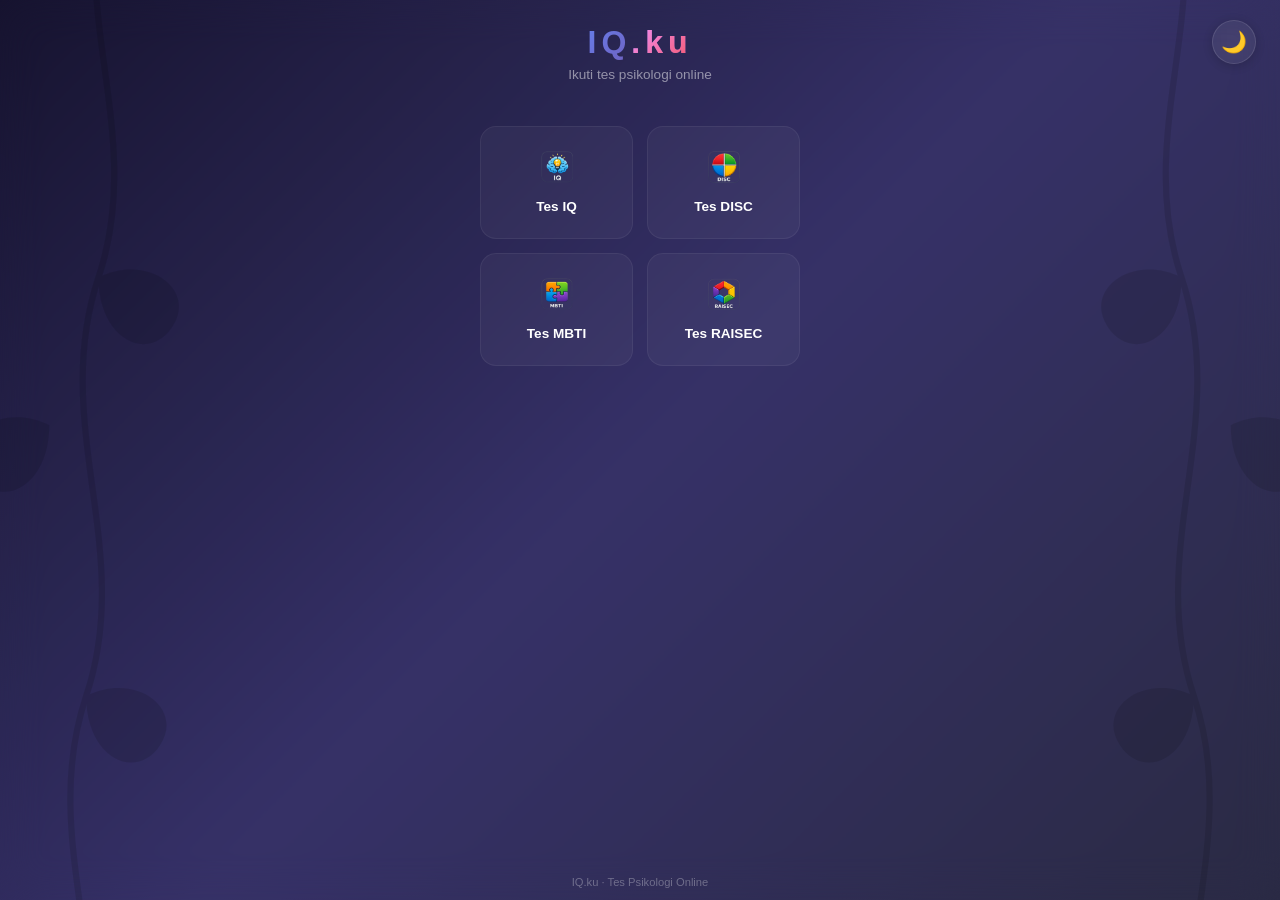
==== share.html @ 0b377575 "Add files via upload" ====
<!DOCTYPE html>
<html lang="id">
<head>
    <meta charset="UTF-8">
    <meta name="viewport" content="width=device-width, initial-scale=1.0, maximum-scale=1.0, user-scalable=no">
    <title>IQ.ku - Tes Online</title>
    <link rel="stylesheet" href="style.css">
    <style>
        #shareHome { display: flex; flex-direction: column; align-items: center; justify-content: center; min-height: 100%; padding: 24px; text-align: center; }
        #shareHome h1 { font-size: 1.6rem; margin-bottom: 6px; }
        #shareHome p { color: var(--text-muted); font-size: 0.85rem; margin-bottom: 28px; }
        #shareHome .menu-grid { display: grid; grid-template-columns: 1fr 1fr; gap: 14px; width: 100%; max-width: 320px; }
        #shareHome .menu-item { background: var(--card-bg2); border-radius: 16px; padding: 24px 12px; text-align: center; cursor: pointer; border: 1px solid var(--border-color3); transition: all 0.3s ease; }
        #shareHome .menu-item:hover { background: var(--card-bg-hover); transform: translateY(-2px); }
        #shareHome .menu-item .icon { font-size: 2rem; margin-bottom: 8px; }
        #shareHome .menu-item .label { font-size: 0.85rem; font-weight: 600; }
        .share-credit { position: fixed; bottom: 12px; font-size: 0.7rem; color: var(--text-dim); text-align: center; width: 100%; }
        #shareTest { display: none; }
        #shareResult { display: none; }
        .share-header { display: flex; align-items: center; gap: 10px; padding: 12px 16px; border-bottom: 1px solid var(--border-color3); }
        .share-header .back { background: none; border: none; color: var(--text-muted4); font-size: 1.2rem; cursor: pointer; padding: 4px 8px; }
        .share-header .back:hover { color: var(--text-color); }
        .share-header .title { font-weight: 600; font-size: 0.9rem; }
        .share-header .timer { margin-left: auto; font-size: 0.82rem; color: var(--text-muted); }
        #shareTestContent { padding: 16px; overflow-y: auto; flex: 1; }
        #shareProgress { display: flex; justify-content: space-between; padding: 12px 16px; font-size: 0.78rem; color: var(--text-muted2); border-top: 1px solid var(--border-color3); margin-top: auto; }
        #shareProgress .bar { flex: 1; height: 4px; background: var(--border-color); border-radius: 2px; margin: 0 12px; align-self: center; }
        #shareProgress .bar .fill { height: 100%; background: linear-gradient(90deg,#667eea,#764ba2); border-radius: 2px; transition: width 0.3s; }
        #shareResultContent { padding: 16px; overflow-y: auto; flex: 1; }
        .share-container { display: flex; flex-direction: column; height: 100%; }
    </style>
</head>
<body>
    <div id="app" style="max-width:100%;">
        <!-- Theme Toggle -->
        <button class="theme-toggle-btn" id="shareThemeToggle" onclick="shareToggleTheme()" title="Ganti tema">🌙</button>

        <!-- Home -->
        <div id="shareHome">
            <div class="logo" style="font-size:2rem;margin-bottom:6px;">IQ<span>.ku</span></div>
            <p>Ikuti tes psikologi online</p>
            <div class="menu-grid">
                <div class="menu-item" onclick="shareStartTest('iq')">
                    <div class="icon"><img src="IQ.png" alt="IQ" style="width:32px;height:32px;object-fit:contain;"></div>
                    <div class="label">Tes IQ</div>
                </div>
                <div class="menu-item" onclick="shareStartTest('disc')">
                    <div class="icon"><img src="DISC.png" alt="DISC" style="width:32px;height:32px;object-fit:contain;"></div>
                    <div class="label">Tes DISC</div>
                </div>
                <div class="menu-item" onclick="shareStartTest('mbti')">
                    <div class="icon"><img src="MBTI.png" alt="MBTI" style="width:32px;height:32px;object-fit:contain;"></div>
                    <div class="label">Tes MBTI</div>
                </div>
                <div class="menu-item" onclick="shareStartTest('raisec')">
                    <div class="icon"><img src="RAISEC.png" alt="RAISEC" style="width:32px;height:32px;object-fit:contain;"></div>
                    <div class="label">Tes RAISEC</div>
                </div>
            </div>
            <div class="share-credit">IQ.ku &middot; Tes Psikologi Online</div>
        </div>

        <!-- Test -->
        <div id="shareTest" class="share-container">
            <div class="share-header">
                <button class="back" onclick="shareConfirmBack()">&#8592;</button>
                <span class="title" id="shareTestTitle">Tes IQ</span>
                <span class="timer" id="shareTimer"></span>
            </div>
            <div id="shareTestContent"></div>
            <div id="shareProgress">
                <span id="shareProgressText">1/25</span>
                <div class="bar"><div class="fill" id="shareProgressFill" style="width:4%"></div></div>
                <span id="shareTimerDisplay">30:00</span>
            </div>
        </div>

        <!-- Result -->
        <div id="shareResult" class="share-container">
            <div class="share-header">
                <button class="back" onclick="shareGoHome()">&#8592;</button>
                <span class="title">Hasil Tes</span>
                <span></span>
            </div>
            <div id="shareResultContent"></div>
        </div>
    </div>

    <script>
        // ============================================================
        // SHARE MODE - DATA SOAL (copy from script.js)
        // ============================================================

        const IQ_QUESTIONS = [
            { question: '2, 4, 6, 8, 10, ?', options: ['11', '12', '13', '14'], answer: 1 },
            { question: '1, 1, 2, 3, 5, 8, 13, ?', options: ['18', '20', '21', '22'], answer: 2 },
            { question: 'Mana yang tidak termasuk?\\nApel, Pisang, Wortel, Jeruk', options: ['Apel', 'Pisang', 'Wortel', 'Jeruk'], answer: 2 },
            { question: '3, 6, 12, 24, 48, ?', options: ['72', '84', '96', '108'], answer: 2 },
            { question: 'KAKI : SEPATU :: KEPALA : ?', options: ['TOPI', 'RAMBUT', 'MATA', 'LEHER'], answer: 0 },
            { question: 'Jika hari ini adalah Rabu, maka 100 hari lagi adalah hari?', options: ['Senin', 'Selasa', 'Kamis', 'Jumat'], answer: 3 },
            { question: 'Mana kata yang berbeda?', options: ['Merah', 'Biru', 'Bulat', 'Hijau'], answer: 2 },
            { question: '1/2, 2/3, 3/4, 4/5, ?', options: ['5/6', '6/7', '4/6', '5/7'], answer: 0 },
            { question: 'Jika A=1, B=2, C=3, maka IQ = ?', options: ['26', '27', '28', '29'], answer: 0 },
            { question: '81, 27, 9, 3, ?', options: ['0', '1', '2', '4'], answer: 1 },
            { question: '25, 24, 22, 19, 15, ?', options: ['10', '11', '12', '13'], answer: 0 },
            { question: 'Semua kucing adalah hewan. Semua hewan butuh makan. Maka:', options: ['Semua kucing butuh makan', 'Semua yang butuh makan adalah kucing', 'Kucing tidak butuh makan', 'Tidak dapat disimpulkan'], answer: 0 },
            { question: 'Matahari terbit di sebelah?', options: ['Utara', 'Selatan', 'Timur', 'Barat'], answer: 2 },
            { question: 'Jika 10 pekerja bisa menyelesaikan pekerjaan dalam 5 hari, berapa pekerja yang dibutuhkan untuk menyelesaikan dalam 2 hari?', options: ['20', '25', '30', '35'], answer: 1 },
            { question: '1, 4, 9, 16, 25, ?', options: ['30', '33', '35', '36'], answer: 3 },
            { question: 'Seorang ayah memiliki 3 anak. Setiap anak memiliki 2 saudara laki-laki. Berapa jumlah anak laki-laki?', options: ['2', '3', '4', '5'], answer: 1 },
            { question: '1, 2, 4, 8, 16, 32, ?', options: ['48', '56', '64', '72'], answer: 2 },
            { question: 'Berapa banyak sisi yang dimiliki kubus?', options: ['4', '6', '8', '12'], answer: 1 },
            { question: 'Jika 5 + 3 = 28, 9 + 1 = 810, 8 + 6 = 214, 5 + 4 = 19, maka 7 + 3 = ?', options: ['410', '211', '310', '49'], answer: 0 },
            { question: 'Mana yang tidak termasuk?\\nSegitiga, Persegi, Lingkaran, Tabung', options: ['Segitiga', 'Persegi', 'Lingkaran', 'Tabung'], answer: 3 },
            { question: 'Jika Utara = Selatan, dan Timur = Barat, maka Tenggara = ?', options: ['Utara', 'Barat Laut', 'Timur Laut', 'Barat Daya'], answer: 1 },
            { question: 'Sebuah jam menunjukkan pukul 15:15. Berapa sudut antara jarum jam dan menit?', options: ['0°', '7,5°', '15°', '30°'], answer: 1 },
            { question: '2, 3, 5, 7, 11, ?', options: ['12', '13', '14', '15'], answer: 1 },
            { question: 'Nenek memiliki 5 kue. Ia membaginya kepada 5 cucu sehingga setiap cucu mendapat 1 kue, tetapi masih ada 1 kue di piring. Bagaimana?', options: ['Cucu terakhir mendapat kue dengan piringnya', 'Satu cucu tidak suka kue', 'Nenek juga makan', 'Tidak mungkin'], answer: 0 },
            { question: 'Jika A=1, B=2, C=3, maka D+E+F = ?', options: ['12', '13', '14', '15'], answer: 3 }
        ];

        const DISC_QUESTIONS = [
            { situation: 'Dalam sebuah tim, saya cenderung:', options: [{ label: 'D', text: 'Mengambil kendali dan memimpin' }, { label: 'I', text: 'Menciptakan suasana yang menyenangkan' }, { label: 'S', text: 'Mendukung keputusan bersama' }, { label: 'C', text: 'Menganalisis setiap detail dengan teliti' }]},
            { situation: 'Ketika menghadapi masalah, saya:', options: [{ label: 'D', text: 'Langsung bertindak mencari solusi' }, { label: 'I', text: 'Mendiskusikannya dengan orang lain' }, { label: 'S', text: 'Mencari pendekatan yang sudah terbukti' }, { label: 'C', text: 'Mengumpulkan data dan informasi terlebih dahulu' }]},
            { situation: 'Dalam bekerja, saya lebih suka:', options: [{ label: 'D', text: 'Tantangan dan kompetisi' }, { label: 'I', text: 'Kolaborasi dan interaksi' }, { label: 'S', text: 'Lingkungan yang stabil dan harmonis' }, { label: 'C', text: 'Prosedur dan aturan yang jelas' }]},
            { situation: 'Orang lain menggambarkan saya sebagai:', options: [{ label: 'D', text: 'Tegas dan berorientasi hasil' }, { label: 'I', text: 'Antusias dan persuasif' }, { label: 'S', text: 'Sabar dan dapat diandalkan' }, { label: 'C', text: 'Teliti dan akurat' }]},
            { situation: 'Ketika berkomunikasi, saya cenderung:', options: [{ label: 'D', text: 'Langsung ke inti pembicaraan' }, { label: 'I', text: 'Bercerita dengan penuh semangat' }, { label: 'S', text: 'Mendengarkan dengan penuh perhatian' }, { label: 'C', text: 'Menyampaikan dengan data yang akurat' }]},
            { situation: 'Saya merasa paling termotivasi ketika:', options: [{ label: 'D', text: 'Mencapai target yang sulit' }, { label: 'I', text: 'Diakui dan diapresiasi' }, { label: 'S', text: 'Bekerja dalam tim yang solid' }, { label: 'C', text: 'Pekerjaan saya sempurna dan akurat' }]},
            { situation: 'Teman saya akan berkata bahwa saya:', options: [{ label: 'D', text: 'Berani mengambil risiko' }, { label: 'I', text: 'Menyenangkan dan mudah bergaul' }, { label: 'S', text: 'Setia dan dapat dipercaya' }, { label: 'C', text: 'Cermat dan penuh perhitungan' }]},
            { situation: 'Dalam situasi konflik, saya:', options: [{ label: 'D', text: 'Menghadapi langsung dan tegas' }, { label: 'I', text: 'Mencari kompromi yang menyenangkan' }, { label: 'S', text: 'Menghindari konflik demi kedamaian' }, { label: 'C', text: 'Menganalisis akar masalah secara logis' }]},
            { situation: 'Saya ingin dihargai karena:', options: [{ label: 'D', text: 'Hasil yang saya capai' }, { label: 'I', text: 'Pengaruh saya terhadap orang lain' }, { label: 'S', text: 'Kontribusi saya dalam tim' }, { label: 'C', text: 'Kualitas dan ketepatan kerja saya' }]},
            { situation: 'Dalam mengambil keputusan, saya:', options: [{ label: 'D', text: 'Cepat dan langsung bertindak' }, { label: 'I', text: 'Mempertimbangkan perasaan orang lain' }, { label: 'S', text: 'Mengikuti prosedur yang ada' }, { label: 'C', text: 'Mengumpulkan data sebanyak mungkin' }]},
            { situation: 'Saya paling tidak suka ketika:', options: [{ label: 'D', text: 'Tidak ada kemajuan atau hasil' }, { label: 'I', text: 'Diabaikan atau tidak diperhatikan' }, { label: 'S', text: 'Terjadi perubahan mendadak' }, { label: 'C', text: 'Ada kesalahan atau ketidakakuratan' }]},
            { situation: 'Gaya belajar saya:', options: [{ label: 'D', text: 'Praktik langsung dan mencoba' }, { label: 'I', text: 'Diskusi dan berbagi dengan orang lain' }, { label: 'S', text: 'Mengikuti contoh dan panduan' }, { label: 'C', text: 'Membaca dan menganalisis teori' }]},
            { situation: 'Saya merasa stress ketika:', options: [{ label: 'D', text: 'Tidak mencapai target' }, { label: 'I', text: 'Dikritik di depan umum' }, { label: 'S', text: 'Lingkungan tidak stabil' }, { label: 'C', text: 'Data atau informasi tidak lengkap' }]},
            { situation: 'Dalam rapat, saya cenderung:', options: [{ label: 'D', text: 'Memimpin jalannya rapat' }, { label: 'I', text: 'Mencairkan suasana' }, { label: 'S', text: 'Mendukung ide orang lain' }, { label: 'C', text: 'Mencatat dan menganalisis poin penting' }]},
            { situation: 'Saya suka bekerja dalam lingkungan yang:', options: [{ label: 'D', text: 'Kompetitif dan dinamis' }, { label: 'I', text: 'Sosial dan ramah' }, { label: 'S', text: 'Harmonis dan stabil' }, { label: 'C', text: 'Terstruktur dan teratur' }]},
            { situation: 'Hal yang paling penting bagi saya:', options: [{ label: 'D', text: 'Hasil dan pencapaian' }, { label: 'I', text: 'Hubungan dan koneksi' }, { label: 'S', text: 'Kenyamanan dan keamanan' }, { label: 'C', text: 'Kebenaran dan akurasi' }]},
            { situation: 'Ketika mengajar orang lain, saya:', options: [{ label: 'D', text: 'Langsung menunjukkan cara praktis' }, { label: 'I', text: 'Membuatnya menyenangkan dan interaktif' }, { label: 'S', text: 'Memberikan contoh langkah demi langkah' }, { label: 'C', text: 'Memberikan teori dan data pendukung' }]},
            { situation: 'Saya bereaksi terhadap kritik dengan:', options: [{ label: 'D', text: 'Menerima atau menolak tergantung hasilnya' }, { label: 'I', text: 'Merasa tersinggung jika tidak dihargai' }, { label: 'S', text: 'Menerima dengan tenang dan introspeksi' }, { label: 'C', text: 'Menganalisis kebenaran kritik tersebut' }]},
            { situation: 'Tingkat energi saya:', options: [{ label: 'D', text: 'Tinggi dan penuh semangat' }, { label: 'I', text: 'Bergantung pada lingkungan sosial' }, { label: 'S', text: 'Stabil dan konsisten' }, { label: 'C', text: 'Fokus dan terkendali' }]},
            { situation: 'Saya lebih suka berkomunikasi secara:', options: [{ label: 'D', text: 'Singkat, padat, jelas' }, { label: 'I', text: 'Santai dan bersahabat' }, { label: 'S', text: 'Lembut dan diplomatis' }, { label: 'C', text: 'Detail dan terstruktur' }]},
            { situation: 'Saya menghargai orang yang:', options: [{ label: 'D', text: 'Berani dan mandiri' }, { label: 'I', text: 'Ramah dan ekspresif' }, { label: 'S', text: 'Setia dan dapat diandalkan' }, { label: 'C', text: 'Cerdas dan teliti' }]},
            { situation: 'Dalam mengelola waktu, saya:', options: [{ label: 'D', text: 'Prioritas pada hasil penting' }, { label: 'I', text: 'Fleksibel dan mengikuti situasi' }, { label: 'S', text: 'Terjadwal dan konsisten' }, { label: 'C', text: 'Terperinci dan terorganisir' }]},
            { situation: 'Saya ingin dipersepsikan sebagai:', options: [{ label: 'D', text: 'Pemimpin yang tegas' }, { label: 'I', text: 'Orang yang menyenangkan' }, { label: 'S', text: 'Orang yang dapat diandalkan' }, { label: 'C', text: 'Orang yang kompeten' }]},
            { situation: 'Kontribusi terbaik saya dalam tim:', options: [{ label: 'D', text: 'Mendorong tim mencapai target' }, { label: 'I', text: 'Membangun semangat tim' }, { label: 'S', text: 'Menjaga keharmonisan tim' }, { label: 'C', text: 'Memastikan kualitas pekerjaan' }]}
        ];

        const MBTI_QUESTIONS = [
            { question: 'Setelah menghabiskan waktu dengan banyak orang, saya merasa:', options: [{ text: 'Bersemangat dan lebih berenergi', letter: 'E' }, { text: 'Lelah dan perlu menyendiri', letter: 'I' }]},
            { question: 'Saya lebih tertarik pada:', options: [{ text: 'Fakta dan detail konkret', letter: 'S' }, { text: 'Kemungkinan dan gambaran besar', letter: 'N' }]},
            { question: 'Dalam mengambil keputusan, saya lebih mengandalkan:', options: [{ text: 'Logika dan analisis', letter: 'T' }, { text: 'Perasaan dan nilai pribadi', letter: 'F' }]},
            { question: 'Saya lebih suka:', options: [{ text: 'Rencana yang terstruktur dan terjadwal', letter: 'J' }, { text: 'Fleksibel dan mengikuti arus', letter: 'P' }]},
            { question: 'Dalam situasi sosial, saya:', options: [{ text: 'Cenderung memulai percakapan', letter: 'E' }, { text: 'Menunggu didekati orang lain', letter: 'I' }]},
            { question: 'Saya lebih percaya pada:', options: [{ text: 'Pengalaman langsung', letter: 'S' }, { text: 'Intuisi dan firasat', letter: 'N' }]},
            { question: 'Saya lebih mudah tersentuh oleh:', options: [{ text: 'Argumen yang logis', letter: 'T' }, { text: 'Kisah yang menyentuh hati', letter: 'F' }]},
            { question: 'Saya merasa lebih nyaman ketika:', options: [{ text: 'Semua sudah diatur dan direncanakan', letter: 'J' }, { text: 'Saya bisa memilih kapan saja', letter: 'P' }]},
            { question: 'Saya mendapatkan energi dari:', options: [{ text: 'Berinteraksi dengan orang lain', letter: 'E' }, { text: 'Menghabiskan waktu sendiri', letter: 'I' }]},
            { question: 'Saya lebih suka informasi yang:', options: [{ text: 'Praktis dan langsung berguna', letter: 'S' }, { text: 'Konseptual dan penuh makna', letter: 'N' }]},
            { question: 'Saya lebih sering menggunakan:', options: [{ text: 'Pikiran dan logika', letter: 'T' }, { text: 'Hati dan perasaan', letter: 'F' }]},
            { question: 'Saya lebih suka bekerja dengan:', options: [{ text: 'Target dan tenggat waktu yang jelas', letter: 'J' }, { text: 'Kebebasan tanpa tekanan waktu', letter: 'P' }]},
            { question: 'Ketika sendirian, saya merasa:', options: [{ text: 'Bosan dan mencari teman', letter: 'E' }, { text: 'Tenang dan produktif', letter: 'I' }]},
            { question: 'Saya lebih mudah memahami:', options: [{ text: 'Hal-hal yang nyata dan terukur', letter: 'S' }, { text: 'Ide-ide abstrak dan imajinatif', letter: 'N' }]},
            { question: 'Keputusan sulit sebaiknya didasarkan pada:', options: [{ text: 'Fakta dan data objektif', letter: 'T' }, { text: 'Dampak pada orang lain', letter: 'F' }]},
            { question: 'Akhir pekan saya lebih suka:', options: [{ text: 'Memiliki rencana yang jelas', letter: 'J' }, { text: 'Spontan dan tanpa rencana', letter: 'P' }]},
            { question: 'Saya lebih suka berbicara dengan:', options: [{ text: 'Banyak orang sekaligus', letter: 'E' }, { text: 'Satu atau dua orang saja', letter: 'I' }]},
            { question: 'Saya lebih jeli terhadap:', options: [{ text: 'Detail dan perubahan kecil', letter: 'S' }, { text: 'Pola dan tren secara keseluruhan', letter: 'N' }]},
            { question: 'Saya lebih menghargai:', options: [{ text: 'Keadilan dan kebenaran', letter: 'T' }, { text: 'Harmoni dan empati', letter: 'F' }]},
            { question: 'Saya lebih suka gaya hidup yang:', options: [{ text: 'Teratur dan terencana', letter: 'J' }, { text: 'Santai dan spontan', letter: 'P' }]}
        ];

        const RAISEC_QUESTIONS = [
            { type: 'R', text: 'Saya suka bekerja dengan mesin atau peralatan' },
            { type: 'R', text: 'Saya menikmati kegiatan yang melibatkan gerakan fisik' },
            { type: 'R', text: 'Saya tertarik pada pekerjaan pertukangan atau perbaikan' },
            { type: 'R', text: 'Saya suka bekerja di luar ruangan' },
            { type: 'R', text: 'Saya lebih suka bekerja dengan tangan daripada dengan ide' },
            { type: 'I', text: 'Saya senang memecahkan masalah yang rumit' },
            { type: 'I', text: 'Saya tertarik pada penelitian dan penemuan baru' },
            { type: 'I', text: 'Saya suka membaca buku dan artikel ilmiah' },
            { type: 'I', text: 'Saya senang melakukan eksperimen dan observasi' },
            { type: 'I', text: 'Saya lebih suka bekerja dengan data dan analisis' },
            { type: 'A', text: 'Saya memiliki imajinasi yang kuat dan kreatif' },
            { type: 'A', text: 'Saya menikmati kegiatan seni seperti melukis atau menulis' },
            { type: 'A', text: 'Saya menghargai keindahan dan estetika' },
            { type: 'A', text: 'Saya suka mengekspresikan ide secara visual atau verbal' },
            { type: 'A', text: 'Saya tertarik pada musik, teater, atau film' },
            { type: 'S', text: 'Saya suka membantu orang lain yang membutuhkan' },
            { type: 'S', text: 'Saya senang mengajar atau melatih orang' },
            { type: 'S', text: 'Saya mudah berempati dengan perasaan orang lain' },
            { type: 'S', text: 'Saya menikmati bekerja dalam tim atau kelompok' },
            { type: 'S', text: 'Saya lebih suka pekerjaan yang melayani masyarakat' },
            { type: 'E', text: 'Saya suka memimpin dan mempengaruhi orang lain' },
            { type: 'E', text: 'Saya memiliki jiwa wirausaha dan suka mengambil risiko' },
            { type: 'E', text: 'Saya senang berbicara di depan umum dan presentasi' },
            { type: 'E', text: 'Saya tertarik pada dunia bisnis dan penjualan' },
            { type: 'E', text: 'Saya suka menetapkan target dan mencapainya' },
            { type: 'C', text: 'Saya bekerja dengan teliti dan mengikuti prosedur' },
            { type: 'C', text: 'Saya suka bekerja dengan angka dan data administratif' },
            { type: 'C', text: 'Saya lebih suka aturan dan pedoman yang jelas' },
            { type: 'C', text: 'Saya senang mengatur dan mengorganisir sesuatu' },
            { type: 'C', text: 'Saya menyukai pekerjaan yang rutin dan terstruktur' }
        ];

        const IQ_RESULTS = [
            { min: 0, max: 8, label: 'Rendah', desc: 'Hasil ini menunjukkan Anda perlu mengembangkan kemampuan berpikir logis dan analitis. Jangan khawatir, IQ dapat ditingkatkan dengan latihan rutin.', recommendations: ['Belajar teka-teki logika', 'Bermain puzzle dan sudoku', 'Membaca buku pengembangan kognitif', 'Latihan soal matematika dasar', 'Bermain catur atau game strategi'] },
            { min: 9, max: 15, label: 'Sedang', desc: 'Kemampuan berpikir Anda cukup baik dengan potensi yang masih bisa dikembangkan lebih lanjut melalui latihan dan pembelajaran berkelanjutan.', recommendations: ['Tingkatkan kemampuan analitis', 'Latihan soal matematika', 'Bermain game yang mengasah otak', 'Membaca artikel ilmiah populer', 'Diskusi dan debat'] },
            { min: 16, max: 20, label: 'Tinggi', desc: 'Anda memiliki kemampuan berpikir yang baik dan mampu menganalisis masalah dengan efektif. Terus kembangkan potensi Anda.', recommendations: ['Coba teka-teki yang lebih kompleks', 'Pelajari logika formal', 'Ikuti kompetisi sains atau matematika', 'Kembangkan pemikiran kritis', 'Eksplorasi berbagai bidang ilmu'] },
            { min: 21, max: 25, label: 'Sangat Tinggi', desc: 'Selamat! Anda memiliki kemampuan berpikir yang sangat baik dengan potensi intelektual yang luar biasa. Gunakan kemampuan ini dengan bijak.', recommendations: ['Tantang diri dengan masalah kompleks', 'Kembangkan karir di bidang analitis', 'Mentori orang lain', 'Eksplorasi riset dan inovasi', 'Terus belajar hal-hal baru'] }
        ];

        const DISC_RESULTS = {
            D: { name: 'Dominance (Dominan)', color: '#e74c3c', desc: 'Anda bertipe D — tegas, berorientasi hasil, dan suka tantangan. Anda adalah pemimpin alami yang tidak takut mengambil risiko.', positive: ['Tegas dan berorientasi hasil', 'Kemampuan memimpin yang kuat', 'Berani mengambil risiko', 'Efisien dan langsung pada tujuan', 'Mandiri dan percaya diri'], negative: ['Kurang sabar', 'Terkesan terlalu agresif', 'Kurang memperhatikan perasaan orang lain', 'Cenderung memaksakan kehendak', 'Kurang mendengarkan masukan'], strengths: ['Kepemimpinan', 'Pengambilan keputusan cepat', 'Inisiatif tinggi', 'Ketegasan', 'Orientasi hasil'], careers: ['CEO/Eksekutif', 'Manajer Proyek', 'Wirausaha', 'Direktur', 'Konsultan Manajemen', 'Pengacara', 'Pemimpin Tim'], communication: ['Langsung dan to the point', 'Fokus pada hasil', 'Gunakan data dan fakta', 'Hargai waktu mereka', 'Beri tantangan dan tanggung jawab'], development: ['Belajar mendengarkan aktif', 'Kembangkan empati', 'Kurangi sikap memerintah', 'Hargai kontribusi orang lain', 'Latih kesabaran'] },
            I: { name: 'Influence (Pengaruh)', color: '#f39c12', desc: 'Anda bertipe I — ramah, persuasif, dan optimis. Anda pandai membangun hubungan dan mempengaruhi orang lain secara positif.', positive: ['Ramah dan mudah bergaul', 'Komunikator yang baik', 'Optimis dan antusias', 'Pandai memotivasi orang lain', 'Kreatif dan inovatif'], negative: ['Kurang terorganisir', 'Terlalu emosional', 'Sulit fokus dalam waktu lama', 'Cenderung overpromising', 'Kurang detail'], strengths: ['Komunikasi', 'Membangun relasi', 'Presentasi', 'Motivasi tim', 'Networking'], careers: ['Sales/Marketing', 'Public Relations', 'Trainer/Fasilitator', 'Presenter/Host', 'Konsultan', 'Manajer SDM', 'Event Organizer'], communication: ['Bersahabat dan hangat', 'Berbagi cerita dan pengalaman', 'Berikan apresiasi', 'Libatkan dalam diskusi', 'Beri kesempatan berekspresi'], development: ['Tingkatkan kedisiplinan', 'Fokus pada detail', 'Belajar mengatakan tidak', 'Manajemen waktu lebih baik', 'Kurangi impulsivitas'] },
            S: { name: 'Steadiness (Stabil)', color: '#2ecc71', desc: 'Anda bertipe S — sabar, setia, dan kooperatif. Anda adalah pendukung tim yang handal dan penjaga keharmonisan.', positive: ['Sabar dan konsisten', 'Setia dan dapat diandalkan', 'Pendengar yang baik', 'Kooperatif dan suportif', 'Penuh empati'], negative: ['Terlalu mudah setuju', 'Kurang inisiatif', 'Sulit beradaptasi dengan perubahan', 'Cenderung menunda keputusan', 'Kurang asertif'], strengths: ['Kesetiaan', 'Kerjasama tim', 'Kesabaran', 'Empati', 'Konsistensi'], careers: ['Konselor', 'Perawat', 'Pekerja Sosial', 'HR Spesialis', 'Administrasi', 'Customer Service', 'Psikolog'], communication: ['Hangat dan mendukung', 'Berikan waktu untuk merespon', 'Hargai perasaan mereka', 'Jelaskan perubahan dengan baik', 'Berikan dukungan dan kepastian'], development: ['Latih asertivitas', 'Ambil inisiatif lebih', 'Terbuka pada perubahan', 'Kembangkan keberanian', 'Belajar memprioritaskan'] },
            C: { name: 'Compliance (Cermat)', color: '#3498db', desc: 'Anda bertipe C — teliti, analitis, dan sistematis. Anda mengutamakan kualitas, akurasi, dan standar yang tinggi.', positive: ['Teliti dan akurat', 'Analitis dan sistematis', 'Berstandar tinggi', 'Objektif dan logis', 'Terorganisir'], negative: ['Kurang fleksibel', 'Terlalu perfeksionis', 'Kaku dan kritis', 'Kurang peka sosial', 'Lambat dalam mengambil keputusan'], strengths: ['Analisis', 'Kualitas kerja', 'Sistematis', 'Ketelitian', 'Pemecahan masalah'], careers: ['Akuntan', 'Analis Keuangan', 'Insinyur', 'Peneliti', 'IT Spesialis', 'Data Analyst', 'Auditor'], communication: ['Berbasis data dan fakta', 'Struktural dan logis', 'Beri waktu untuk menganalisis', 'Hindari informasi ambigu', 'Akui kualitas kerja mereka'], development: ['Kembangkan fleksibilitas', 'Tingkatkan interaksi sosial', 'Kurangi perfeksionisme', 'Belajar menerima kritik', 'Tenggang rasa lebih'] }
        };

        const MBTI_TYPES = {
            ISTJ: { name: 'The Inspector', desc: 'Serius, tenang, stabil, dan dapat diandalkan. Anda praktis, faktual, logis, dan bertanggung jawab.', strengths: ['Kuat dalam logika dan analisis', 'Bertanggung jawab dan dapat diandalkan', 'Teliti dan konsisten', 'Praktis dan realistis', 'Berdedikasi tinggi'], weaknesses: ['Kaku dan sulit beradaptasi', 'Kurang peka terhadap perasaan orang lain', 'Cenderung judgmental', 'Sulit menerima perubahan', 'Terlalu perfeksionis'], careers: ['Akuntan', 'Auditor', 'Manajer Keuangan', 'Hakim', 'Militer', 'Insinyur', 'Administrator'], relationships: ['Setia dan berkomitmen dalam hubungan', 'Cenderung tradisional dan konservatif', 'Menghargai stabilitas dan keamanan', 'Kurang ekspresif dalam menunjukkan perasaan', 'Bertanggung jawab pada keluarga'] },
            ISFJ: { name: 'The Protector', desc: 'Hangat, peduli, dan teliti. Anda berdedikasi untuk melindungi dan melayani orang lain.', strengths: ['Peka terhadap kebutuhan orang lain', 'Teliti dan detail', 'Setia dan berdedikasi', 'Praktis dan dapat diandalkan', 'Pendengar yang baik'], weaknesses: ['Sulit mengatakan tidak', 'Cenderung menyembunyikan perasaan', 'Kurang suka perubahan', 'Overprotective', 'Terlalu mengalah'], careers: ['Perawat', 'Guru SD', 'Pekerja Sosial', 'Konselor', 'Dokter Umum', 'Administrasi', 'Pustakawan'], relationships: ['Penuh perhatian dan kasih sayang', 'Berorientasi pada pelayanan', 'Menghindari konflik', 'Setia dan berkomitmen', 'Cenderung mengorbankan diri'] },
            INFJ: { name: 'The Advocate', desc: 'Idealis, kreatif, dan memiliki visi yang jelas. Anda memiliki kemampuan unik untuk memahami motivasi orang lain.', strengths: ['Kreatif dan visioner', 'Empati yang dalam', 'Prinsip yang kuat', 'Kemampuan komunikasi', 'Dedikasi tinggi'], weaknesses: ['Terlalu perfeksionis', 'Mudah terbakar (burnout)', 'Terlalu sensitif', 'Sulit membuka diri', 'Cenderung mengisolasi diri'], careers: ['Penulis', 'Psikolog', 'Konselor', 'Dosen', 'Desainer', 'Pengusaha Sosial', 'Terapis'], relationships: ['Penuh perhatian dan pengertian', 'Mencari hubungan yang bermakna', 'Idealis dalam percintaan', 'Setia dan berkomitmen', 'Membutuhkan waktu sendiri'] },
            INTJ: { name: 'The Architect', desc: 'Mandiri, inovatif, dan strategis. Anda pemikir visioner dengan standar tinggi dan determinasi kuat.', strengths: ['Pemikiran strategis', 'Mandiri dan percaya diri', 'Analitis dan logis', 'Visi jangka panjang', 'Determinasi tinggi'], weaknesses: ['Terkesan sombong', 'Kurang peka sosial', 'Kritis dan judgmental', 'Terlalu perfeksionis', 'Sulit mengekspresikan perasaan'], careers: ['Ilmuwan', 'Arsitek', 'Analis Sistem', 'Konsultan Strategi', 'CEO', 'Insinyur', 'Pengacara'], relationships: ['Mandiri dan tidak bergantung', 'Menghargai intelektualitas', 'Setia tapi tidak romantis', 'Sulit mengekspresikan emosi', 'Standar tinggi pada pasangan'] },
            ISTP: { name: 'The Craftsman', desc: 'Praktis, fleksibel, dan berorientasi pada aksi. Anda ahli dalam memahami cara kerja segala sesuatu.', strengths: ['Praktis dan efisien', 'Kemampuan teknis tinggi', 'Fleksibel dan adaptif', 'Tenang dalam krisis', 'Mandiri'], weaknesses: ['Kurang peka sosial', 'Mudah bosan', 'Terlalu impulsif', 'Sulit berkomitmen', 'Cenderung mengambil risiko'], careers: ['Teknisi', 'Insinyur', 'Pilot', 'Polisi', 'Mekanik', 'Atlet', 'Detektif'], relationships: ['Mandiri dan tidak menuntut', 'Menikmati kebersamaan dalam aksi', 'Kurang ekspresif', 'Membutuhkan kebebasan', 'Praktis dalam hubungan'] },
            ISFP: { name: 'The Artist', desc: 'Lembut, peka, dan artistik. Anda menghargai keindahan dan memiliki dunia batin yang kaya.', strengths: ['Kreatif dan artistik', 'Peka terhadap lingkungan', 'Hangat dan bersahabat', 'Fleksibel dan spontan', 'Setia pada nilai'], weaknesses: ['Terlalu sensitif', 'Kurang terorganisir', 'Cenderung menghindari konflik', 'Sulit membuat keputusan sulit', 'Terlalu pemalu'], careers: ['Seniman', 'Desainer Grafis', 'Fotografer', 'Musisi', 'Perawat', 'Konselor', 'Koki'], relationships: ['Penuh kasih dan perhatian', 'Menghargai momen kecil', 'Sensitif terhadap pasangan', 'Setia dan berkomitmen', 'Membutuhkan ruang pribadi'] },
            INFP: { name: 'The Mediator', desc: 'Idealis, berempati, dan penuh gairah. Anda didorong oleh nilai-nilai yang kuat dan keinginan untuk membuat dunia lebih baik.', strengths: ['Kreatif dan imajinatif', 'Empati yang mendalam', 'Idealis dan berprinsip', 'Peka terhadap orang lain', 'Komunikator yang baik'], weaknesses: ['Terlalu naif', 'Mudah kecewa', 'Sulit fokus pada hal praktis', 'Cenderung mengorbankan diri', 'Terlalu sensitif'], careers: ['Penulis', 'Konselor', 'Psikolog', 'Dosen', 'Desainer', 'Pekerja Sosial', 'Musisi'], relationships: ['Romantis dan idealis', 'Mencari jiwa yang serasi', 'Penuh pengertian', 'Setia dan berdedikasi', 'Membutuhkan koneksi emosional'] },
            INTP: { name: 'The Thinker', desc: 'Analitis, inovatif, dan penuh rasa ingin tahu. Anda pemikir logis yang senang mengeksplorasi ide dan teori.', strengths: ['Analitis dan logis', 'Kreatif dalam pemecahan masalah', 'Rasa ingin tahu tinggi', 'Mandiri', 'Objektif'], weaknesses: ['Kurang peka sosial', 'Sulit mengekspresikan perasaan', 'Cenderung overthinking', 'Kurang praktis', 'Mudah bosan dengan rutinitas'], careers: ['Ilmuwan', 'Filsuf', 'Programmer', 'Analis Sistem', 'Peneliti', 'Dosen', 'Konsultan'], relationships: ['Mandiri dan intelektual', 'Menghargai diskusi mendalam', 'Kurang romantis', 'Setia tapi tidak ekspresif', 'Membutuhkan ruang pribadi'] },
            ESTP: { name: 'The Persuader', desc: 'Energik, persuasif, dan berorientasi aksi. Anda pemberani yang suka menjadi pusat perhatian.', strengths: ['Karismatik dan persuasif', 'Praktis dan efisien', 'Berani mengambil risiko', 'Adaptif dan fleksibel', 'Energi tinggi'], weaknesses: ['Kurang sabar', 'Cenderung impulsif', 'Kurang sensitif', 'Mudah bosan', 'Kurang perencanaan'], careers: ['Pengusaha', 'Sales', 'Marketing', 'Aktor', 'Pengacara', 'Politisi', 'Presenter TV'], relationships: ['Menyenangkan dan seru', 'Suka tantangan dalam hubungan', 'Kurang serius', 'Cenderung plin-plan', 'Membutuhkan kebebasan'] },
            ESFP: { name: 'The Performer', desc: 'Ramah, spontan, dan penuh semangat. Anda pembawa keceriaan dan suka menjadi pusat perhatian.', strengths: ['Ramah dan mudah bergaul', 'Energi positif', 'Spontan dan fleksibel', 'Praktis', 'Peka terhadap lingkungan'], weaknesses: ['Kurang perencanaan', 'Mudah terpengaruh', 'Cenderung impulsif', 'Kurang fokus', 'Menghindari konflik'], careers: ['Aktor', 'Presenter', 'Event Organizer', 'Sales', 'Tour Guide', 'Humas', 'Desainer'], relationships: ['Menyenangkan dan hangat', 'Mudah bergaul', 'Spontan dan romantis', 'Cenderung kurang serius', 'Membutuhkan stimulasi sosial'] },
            ENFP: { name: 'The Champion', desc: 'Antusias, kreatif, dan penuh ide. Anda pribadi yang bebas dengan semangat petualang dan optimisme tinggi.', strengths: ['Kreatif dan inovatif', 'Antusias dan energetik', 'Excellent communication', 'Empati tinggi', 'Fleksibel'], weaknesses: ['Kurang fokus', 'Terlalu emosional', 'Sulit dengan rutinitas', 'Cenderung overpromising', 'Kurang terorganisir'], careers: ['Konsultan', 'Jurnalis', 'Psikolog', 'Desainer', 'Trainer', 'Penulis', 'Entertainer'], relationships: ['Romantis dan penuh gairah', 'Mencari petualangan bersama', 'Komunikatif dan terbuka', 'Setia namun butuh kebebasan', 'Optimis menghadapi masalah'] },
            ENTP: { name: 'The Debater', desc: 'Cerdas, inovatif, dan suka debat. Anda pemikir strategis yang menikmati tantangan intelektual.', strengths: ['Pemikiran strategis', 'Kreatif dalam solusi', 'Karismatik', 'Penuh ide', 'Adaptif'], weaknesses: ['Argumentatif', 'Kurang sensitif', 'Mudah bosan', 'Sulit konsisten', 'Kurang detail'], careers: ['Pengacara', 'Konsultan', 'Ilmuwan', 'Pengusaha', 'Inovator', 'Analis', 'Insinyur'], relationships: ['Cerdas dan menantang', 'Menyukai debat intelektual', 'Kurang romantis', 'Setia secara intelektual', 'Membutuhkan stimulasi mental'] },
            ESTJ: { name: 'The Supervisor', desc: 'Tegas, bertanggung jawab, dan terorganisir. Anda pemimpin alami yang menjunjung tinggi tradisi dan aturan.', strengths: ['Kepemimpinan kuat', 'Organisatoris', 'Bertanggung jawab', 'Praktis dan efisien', 'Konsisten'], weaknesses: ['Kaku dan tidak fleksibel', 'Terlalu judgmental', 'Kurang peka', 'Cenderung memerintah', 'Sulit menerima masukan'], careers: ['Manajer', 'Hakim', 'Militer', 'Politisi', 'Pengawas', 'Kepala Sekolah', 'Direktur'], relationships: ['Bertanggung jawab dan setia', 'Protektif pada keluarga', 'Tegas namun peduli', 'Kurang romantis', 'Menghargai tradisi dan komitmen'] },
            ESFJ: { name: 'The Consul', desc: 'Peduli, ramah, dan harmonis. Anda penjaga hubungan sosial yang hangat dan selalu siap membantu.', strengths: ['Peka terhadap orang lain', 'Ramah dan hangat', 'Organisatoris', 'Bertanggung jawab', 'Praktis'], weaknesses: ['Terlalu mengalah', 'Kurang fleksibel', 'Terlalu peduli pada opini orang', 'Cenderung mengontrol', 'Kurang mandiri'], careers: ['Guru', 'Perawat', 'HRD', 'Konselor', 'Administrasi', 'Event Coordinator', 'Pekerja Sosial'], relationships: ['Hangat dan penuh perhatian', 'Berorientasi pada keluarga', 'Setia dan berkomitmen', 'Cenderung traditional', 'Suka merawat dan melayani'] },
            ENFJ: { name: 'The Protagonist', desc: 'Karismatik, inspiratif, dan peduli. Anda pemimpin yang lahir secara alami dengan kemampuan memotivasi orang lain.', strengths: ['Komunikasi luar biasa', 'Empati tinggi', 'Karismatik', 'Organisatoris', 'Visioner'], weaknesses: ['Terlalu idealis', 'Cenderung mengabaikan diri', 'Terlalu sensitif', 'Kurang tegas', 'Overprotective'], careers: ['Konsultan', 'Psikolog', 'Dosen', 'HR Manager', 'Trainer', 'Penulis', 'Pemimpin Organisasi'], relationships: ['Romantis dan penuh perhatian', 'Membangun hubungan bermakna', 'Setia dan berkomitmen', 'Inspiratif bagi pasangan', 'Cenderung terlalu memberi'] },
            ENTJ: { name: 'The Commander', desc: 'Tegas, strategis, dan visioner. Anda pemimpin alami dengan kemampuan mengorganisir dan mencapai tujuan besar.', strengths: ['Kepemimpinan visioner', 'Pemikiran strategis', 'Karismatik', 'Efisien dan produktif', 'Determinasi tinggi'], weaknesses: ['Terlalu dominan', 'Kurang sabar', 'Kurang peka perasaan', 'Cenderung kejam', 'Sulit mengakui kesalahan'], careers: ['CEO', 'Konsultan Manajemen', 'Pengacara', 'Direktur', 'Wirausaha', 'Manajer Senior', 'Politisi'], relationships: ['Pemimpin dalam hubungan', 'Menghargai kompetensi', 'Setia namun demanding', 'Kurang romantis', 'Visi masa depan bersama'] }
        };

        const RAISEC_RESULTS = {
            R: { name: 'Realistic (Realistis)', color: '#e74c3c', desc: 'Anda bertipe Realistic — praktis, mandiri, dan suka bekerja dengan tangan. Anda menikmati pekerjaan fisik dan kegiatan di luar ruangan.', traits: ['Mandiri dan praktis', 'Suka bekerja dengan alat dan mesin', 'Fisik yang aktif', 'Terus terang dan jujur', 'Kurang suka interaksi sosial berlebihan'], strengths: ['Keterampilan teknis dan mekanis', 'Ketahanan fisik', 'Kemampuan memecahkan masalah praktis', 'Koordinasi motorik yang baik', 'Kemandirian'], careers: ['Teknisi Mesin', 'Mekanik', 'Tukang Kayu', 'Petani', 'Arsitek', 'Koki', 'Pilot', 'Polisi'], education: ['Teknik Mesin', 'Teknik Sipil', 'Arsitektur', 'Agrikultur', 'Teknik Elektro', 'Desain Produk'], workplace: 'Lingkungan kerja yang praktis, hands-on, dengan ruang gerak fisik yang cukup dan pekerjaan yang terstruktur.' },
            I: { name: 'Investigative (Investigatif)', color: '#3498db', desc: 'Anda bertipe Investigative — analitis, intelektual, dan suka memecahkan masalah. Anda menikmati penelitian dan penemuan.', traits: ['Analitis dan logis', 'Rasa ingin tahu tinggi', 'Mandiri dalam berpikir', 'Teliti dan akurat', 'Kurang suka rutinitas'], strengths: ['Kemampuan analisis riset', 'Pemecahan masalah kompleks', 'Berpikir kritis', 'Penulisan ilmiah', 'Observasi detail'], careers: ['Ilmuwan', 'Peneliti', 'Dokter', 'Analis Data', 'Programmer', 'Psikolog', 'Ahli Kimia'], education: ['Kedokteran', 'Biologi', 'Kimia', 'Fisika', 'Matematika', 'Psikologi', 'Teknik Informatika'], workplace: 'Lingkungan akademis atau laboratorium yang memungkinkan eksplorasi intelektual, riset, dan analisis mendalam.' },
            A: { name: 'Artistic (Artistik)', color: '#e67e22', desc: 'Anda bertipe Artistic — kreatif, ekspresif, dan inovatif. Anda menikmati seni dan kebebasan berekspresi.', traits: ['Kreatif dan imajinatif', 'Ekspresif', 'Mandiri dan orisinal', 'Peka terhadap estetika', 'Kurang suka struktur kaku'], strengths: ['Kreativitas dan inovasi', 'Ekspresi visual atau verbal', 'Apresiasi estetika', 'Fleksibilitas berpikir', 'Orisinalitas'], careers: ['Desainer Grafis', 'Penulis', 'Musisi', 'Aktor', 'Arsitek', 'Fotografer', 'Seniman', 'Kreator Konten'], education: ['Desain Komunikasi Visual', 'Sastra', 'Seni Rupa', 'Arsitektur', 'Film dan Animasi', 'DKV'], workplace: 'Lingkungan yang fleksibel, terbuka, dan mendukung kreativitas serta kebebasan berekspresi tanpa terlalu banyak aturan.' },
            S: { name: 'Social (Sosial)', color: '#2ecc71', desc: 'Anda bertipe Social — ramah, peduli, dan suka membantu orang lain. Anda menikmati interaksi dan pelayanan sosial.', traits: ['Ramah dan empatik', 'Suka membantu', 'Komunikatif', 'Kooperatif', 'Kurang suka pekerjaan teknis'], strengths: ['Komunikasi interpersonal', 'Empati dan pengertian', 'Kemampuan mengajar', 'Kolaborasi tim', 'Pelayanan'], careers: ['Guru', 'Perawat', 'Konselor', 'Pekerja Sosial', 'Psikolog', 'HRD', 'Dokter', 'Terapis'], education: ['Psikologi', 'Keperawatan', 'Keguruan', 'Ilmu Komunikasi', 'Kesejahteraan Sosial', 'Kedokteran'], workplace: 'Lingkungan kerja yang kolaboratif, interaktif, dan berorientasi pada pelayanan serta pengembangan orang lain.' },
            E: { name: 'Enterprising (Enterprising)', color: '#9b59b6', desc: 'Anda bertipe Enterprising — ambisius, persuasif, dan berorientasi pada kepemimpinan. Anda menikmati tantangan bisnis.', traits: ['Ambisi tinggi', 'Persuasif', 'Percaya diri', 'Orientasi pada hasil', 'Kurang suka rutinitas'], strengths: ['Kepemimpinan dan pengambilan keputusan', 'Negosiasi dan persuasi', 'Jiwa wirausaha', 'Manajemen risiko', 'Public speaking'], careers: ['CEO', 'Manajer', 'Sales', 'Marketing', 'Wirausaha', 'Financial Advisor', 'Politikus'], education: ['Manajemen Bisnis', 'Marketing', 'Keuangan', 'Ilmu Politik', 'Hukum', 'Komunikasi'], workplace: 'Lingkungan yang dinamis, kompetitif, dan berorientasi pada target dengan kesempatan untuk memimpin dan mengambil inisiatif.' },
            C: { name: 'Conventional (Konvensional)', color: '#1abc9c', desc: 'Anda bertipe Conventional — teliti, teratur, dan suka dengan kepastian. Anda menikmati pekerjaan administrasi, data, dan sistem yang terstruktur.', traits: ['Teliti dan rapi', 'Terorganisir', 'Mengikuti aturan', 'Konsisten dan dapat diandalkan', 'Kurang suka perubahan drastis'], strengths: ['Keterampilan administrasi', 'Manajemen data', 'Ketelitian dan akurasi', 'Organisasi dan scheduling', 'Disiplin dan konsisten'], careers: ['Akuntan/Auditor', 'Administrasi/Office Manager', 'Petugas Pajak', 'Bankir', 'Analis Keuangan', 'Resepsionis', 'Data Entry', 'Sekretaris'], education: ['Akuntansi', 'Administrasi Perkantoran', 'Manajemen', 'Perpajakan', 'Sistem Informasi', 'Kearsipan'], workplace: 'Lingkungan kerja yang terstruktur, stabil, dengan prosedur jelas dan tugas-tugas yang terorganisir secara sistematis.' }
        };

        // ============================================================
        // SHARE MODE - LOGIC
        // ============================================================

        function shareApplyTheme() {
            const theme = localStorage.getItem('iqku_theme');
            const btn = document.getElementById('shareThemeToggle');
            if (theme === 'light') {
                document.documentElement.classList.add('light-theme');
                if (btn) btn.textContent = '☀️';
            } else {
                document.documentElement.classList.remove('light-theme');
                if (btn) btn.textContent = '🌙';
            }
        }

        function shareToggleTheme() {
            const isLight = document.documentElement.classList.toggle('light-theme');
            localStorage.setItem('iqku_theme', isLight ? 'light' : 'dark');
            document.getElementById('shareThemeToggle').textContent = isLight ? '☀️' : '🌙';
        }

        shareApplyTheme();

        let shareCurrentTest = null;
        let shareCurrentQuestion = 0;
        let shareAnswers = [];
        let shareTimerInterval = null;
        let shareTimeLeft = 0;
        const MAX_TIME = { iq: 1800, disc: 1200, mbti: 900, raisec: 1200 };

        function showShare(id) {
            document.querySelectorAll('#shareHome, #shareTest, #shareResult').forEach(p => p.style.display = 'none');
            document.getElementById(id).style.display = 'flex';
        }

        function shareStartTest(type) {
            shareCurrentTest = type;
            shareCurrentQuestion = 0;
            if (type === 'iq') {
                shareAnswers = new Array(IQ_QUESTIONS.length).fill(null);
                shareTimeLeft = MAX_TIME.iq;
            } else if (type === 'disc') {
                shareAnswers = DISC_QUESTIONS.map(() => ({ most: null, least: null }));
                shareTimeLeft = MAX_TIME.disc;
            } else if (type === 'mbti') {
                shareAnswers = new Array(MBTI_QUESTIONS.length).fill(null);
                shareTimeLeft = MAX_TIME.mbti;
            } else {
                shareAnswers = new Array(RAISEC_QUESTIONS.length).fill(null);
                shareTimeLeft = MAX_TIME.raisec;
            }
            const titles = { iq: 'Tes IQ', disc: 'Tes DISC', mbti: 'Tes MBTI', raisec: 'Tes RAISEC' };
            document.getElementById('shareTestTitle').textContent = titles[type];
            showShare('shareTest');
            shareRenderQuestion();
            shareStartTimer();
        }

        function shareStartTimer() {
            if (shareTimerInterval) clearInterval(shareTimerInterval);
            shareTimerInterval = setInterval(() => {
                shareTimeLeft--;
                if (shareTimeLeft <= 0) { shareTimeLeft = 0; shareSubmit(); }
                const m = Math.floor(shareTimeLeft / 60);
                const s = shareTimeLeft % 60;
                const t = String(m).padStart(2, '0') + ':' + String(s).padStart(2, '0');
                document.getElementById('shareTimerDisplay').textContent = t;
                document.getElementById('shareTimer').textContent = t;
            }, 1000);
        }

        function shareStopTimer() {
            if (shareTimerInterval) { clearInterval(shareTimerInterval); shareTimerInterval = null; }
        }

        function shareRenderQuestion() {
            const content = document.getElementById('shareTestContent');
            const q = shareCurrentTest === 'disc' ? DISC_QUESTIONS[shareCurrentQuestion] : null;
            const total = shareCurrentTest === 'iq' ? IQ_QUESTIONS.length : shareCurrentTest === 'disc' ? DISC_QUESTIONS.length : shareCurrentTest === 'mbti' ? MBTI_QUESTIONS.length : RAISEC_QUESTIONS.length;

            document.getElementById('shareProgressText').textContent = (shareCurrentQuestion + 1) + '/' + total;
            document.getElementById('shareProgressFill').style.width = ((shareCurrentQuestion + 1) / total * 100) + '%';

            if (shareCurrentTest === 'iq') shareRenderIQ();
            else if (shareCurrentTest === 'disc') shareRenderDISC();
            else if (shareCurrentTest === 'mbti') shareRenderMBTI();
            else shareRenderRAISEC();
        }

        function shareRenderIQ() {
            const q = IQ_QUESTIONS[shareCurrentQuestion];
            const content = document.getElementById('shareTestContent');
            content.innerHTML = '<div class="question-text">' + q.question + '</div><div class="options-list">' +
                q.options.map((o, i) => '<div class="option-item' + (shareAnswers[shareCurrentQuestion] === i ? ' selected' : '') + '" onclick="shareSelectIQ(' + i + ')">' +
                '<div class="option-radio"></div><span>' + o + '</span></div>').join('') + '</div>';
        }

        function shareSelectIQ(idx) {
            shareAnswers[shareCurrentQuestion] = idx;
            setTimeout(() => {
                if (shareCurrentQuestion < IQ_QUESTIONS.length - 1) { shareCurrentQuestion++; shareRenderQuestion(); }
                else shareSubmit();
            }, 300);
        }

        function shareRenderDISC() {
            const q = DISC_QUESTIONS[shareCurrentQuestion];
            const ans = shareAnswers[shareCurrentQuestion];
            const content = document.getElementById('shareTestContent');
            let html = '<div style="margin-bottom:16px;"><div style="font-size:0.78rem;color:var(--text-muted2);margin-bottom:4px;">Paling Sesuai</div><div class="options-list">';
            q.options.forEach((o, i) => {
                html += '<div class="option-item' + (ans.most === o.label ? ' selected' : '') + '" onclick="shareSelectDISC(' + i + ', \'most\')"><div class="option-radio"></div><span>' + o.text + '</span></div>';
            });
            html += '</div></div><div><div style="font-size:0.78rem;color:var(--text-muted2);margin-bottom:4px;">Paling Tidak Sesuai</div><div class="options-list">';
            q.options.forEach((o, i) => {
                html += '<div class="option-item' + (ans.least === o.label ? ' selected' : '') + '" onclick="shareSelectDISC(' + i + ', \'least\')"><div class="option-radio"></div><span>' + o.text + '</span></div>';
            });
            html += '</div></div>';
            html += '<div class="question-text" style="margin-top:16px;font-size:0.85rem;">' + q.situation + '</div>';
            content.innerHTML = html;
        }

        function shareSelectDISC(idx, type) {
            const label = DISC_QUESTIONS[shareCurrentQuestion].options[idx].label;
            shareAnswers[shareCurrentQuestion][type] = label;
            // Auto-advance if both selected
            if (shareAnswers[shareCurrentQuestion].most && shareAnswers[shareCurrentQuestion].least) {
                setTimeout(() => {
                    if (shareCurrentQuestion < DISC_QUESTIONS.length - 1) { shareCurrentQuestion++; shareRenderQuestion(); }
                    else shareSubmit();
                }, 300);
            } else {
                shareRenderQuestion();
            }
        }

        function shareRenderMBTI() {
            const q = MBTI_QUESTIONS[shareCurrentQuestion];
            const content = document.getElementById('shareTestContent');
            content.innerHTML = '<div class="question-text">' + q.question + '</div><div class="options-list">' +
                q.options.map((o, i) => '<div class="option-item' + (shareAnswers[shareCurrentQuestion] === i ? ' selected' : '') + '" onclick="shareSelectMBTI(' + i + ')">' +
                '<div class="option-radio"></div><span>' + o.text + '</span></div>').join('') + '</div>';
        }

        function shareSelectMBTI(idx) {
            shareAnswers[shareCurrentQuestion] = idx;
            setTimeout(() => {
                if (shareCurrentQuestion < MBTI_QUESTIONS.length - 1) { shareCurrentQuestion++; shareRenderQuestion(); }
                else shareSubmit();
            }, 300);
        }

        function shareRenderRAISEC() {
            const q = RAISEC_QUESTIONS[shareCurrentQuestion];
            const content = document.getElementById('shareTestContent');
            const ans = shareAnswers[shareCurrentQuestion];
            content.innerHTML = '<div class="question-text">' + q.text + '</div>' +
                '<div class="options-list" style="flex-direction:row;gap:14px;justify-content:center;margin-top:24px;">' +
                '<div class="option-item raisec-yes' + (ans === true ? ' selected' : '') + '" onclick="shareSelectRAISEC(true)" style="flex:1;text-align:center;padding:16px 10px;border-radius:14px;font-weight:600;">Ya</div>' +
                '<div class="option-item raisec-no' + (ans === false ? ' selected' : '') + '" onclick="shareSelectRAISEC(false)" style="flex:1;text-align:center;padding:16px 10px;border-radius:14px;font-weight:600;">Tidak</div>' +
                '</div>';
        }

        function shareSelectRAISEC(val) {
            shareAnswers[shareCurrentQuestion] = val;
            setTimeout(() => {
                if (shareCurrentQuestion < RAISEC_QUESTIONS.length - 1) { shareCurrentQuestion++; shareRenderQuestion(); }
                else shareSubmit();
            }, 300);
        }

        function shareSubmit() {
            shareStopTimer();
            if (shareCurrentTest === 'iq') shareShowIQResult();
            else if (shareCurrentTest === 'disc') shareShowDISCResult();
            else if (shareCurrentTest === 'mbti') shareShowMBTIResult();
            else shareShowRAISECResult();
        }

        function shareConfirmBack() {
            if (confirm('Yakin ingin kembali? Jawaban akan hilang.')) {
                shareStopTimer();
                showShare('shareHome');
            }
        }

        function shareGoHome() {
            shareStopTimer();
            showShare('shareHome');
        }

        function shareShowIQResult() {
            const total = IQ_QUESTIONS.length;
            const correct = shareAnswers.reduce((sum, ans, idx) => sum + (ans === IQ_QUESTIONS[idx].answer ? 1 : 0), 0);
            const category = IQ_RESULTS.find(r => correct >= r.min && correct <= r.max);
            const iqScore = Math.round(70 + (correct / total) * 80);
            showShare('shareResult');
            document.getElementById('shareResultContent').innerHTML = `
                <div style="text-align:center;padding:30px 0;">
                    <div style="font-size:3rem;font-weight:800;">${iqScore}</div>
                    <div style="color:#667eea;font-weight:600;">${category.label}</div>
                    <div style="font-size:0.82rem;color:var(--text-muted2);margin-top:6px;">Benar ${correct} dari ${total} soal</div>
                </div>
                <div style="margin-bottom:16px;">
                    <h3>Analisis Hasil</h3>
                    <p style="font-size:0.85rem;color:rgba(255,255,255,0.7);">${category.desc}</p>
                </div>
                <div style="margin-bottom:16px;">
                    <h3>Rekomendasi Pengembangan</h3>
                    <ul>${category.recommendations.map(r => '<li>' + r + '</li>').join('')}</ul>
                </div>
                <div style="text-align:center;padding:16px 0;">
                    <button class="btn btn-primary" onclick="shareGoHome()" style="width:100%;">Kembali</button>
                </div>
            `;
        }

        function shareShowDISCResult() {
            const scores = { D: 0, I: 0, S: 0, C: 0 };
            shareAnswers.forEach(a => {
                if (a.most) scores[a.most] = (scores[a.most] || 0) + 1;
                if (a.least) scores[a.least] = (scores[a.least] || 0) - 1;
            });
            const rawScores = {};
            Object.keys(scores).forEach(k => rawScores[k] = scores[k]);
            const min = Math.min(...Object.values(scores));
            const max = Math.max(...Object.values(scores));
            const range = max - min || 1;
            Object.keys(scores).forEach(k => { scores[k] = Math.round(((scores[k] - min) / range) * 100); });
            const sorted = Object.entries(scores).sort((a, b) => b[1] - a[1]);
            const topType = sorted[0][0];
            const data = DISC_RESULTS[topType];
            showShare('shareResult');
            document.getElementById('shareResultContent').innerHTML = `
                <div style="margin-bottom:16px;">
                    <h3>Tipe DISC Anda: <strong style="color:${data.color}">${topType} - ${data.name}</strong></h3>
                    <p style="font-size:0.85rem;color:rgba(255,255,255,0.7);">${data.desc}</p>
                </div>
                <div style="margin-bottom:16px;">
                    <h3>Grafik Kepribadian DISC</h3>
                    <div class="result-chart" style="gap:4px;">
                        ${['D','I','S','C'].map(k => '<div class="chart-bar"><div class="bar"><div class="bar-fill" style="height:' + scores[k] + '%;background:' + DISC_RESULTS[k].color + '"></div></div><div class="bar-label" style="color:' + DISC_RESULTS[k].color + '">' + k + '</div><div class="bar-value">' + (rawScores[k] > 0 ? '+' : '') + rawScores[k] + '</div></div>').join('')}
                    </div>
                </div>
                <div style="margin-bottom:16px;">
                    <h3>Kelebihan</h3>
                    <ul>${data.positive.map(p => '<li>' + p + '</li>').join('')}</ul>
                </div>
                <div style="text-align:center;padding:16px 0;">
                    <button class="btn btn-primary" onclick="shareGoHome()" style="width:100%;background:linear-gradient(135deg,#f093fb,#f5576c);">Kembali</button>
                </div>
            `;
        }

        function shareShowMBTIResult() {
            const scores = { E: 0, I: 0, S: 0, N: 0, T: 0, F: 0, J: 0, P: 0 };
            MBTI_QUESTIONS.forEach((q, i) => {
                if (shareAnswers[i] !== null) { scores[q.options[shareAnswers[i]].letter]++; }
            });
            const tieType = ((scores.E >= scores.I) ? 'E' : 'I') + ((scores.S >= scores.N) ? 'S' : 'N') + ((scores.T >= scores.F) ? 'T' : 'F') + ((scores.J >= scores.P) ? 'J' : 'P');
            const finalType = MBTI_TYPES[tieType] ? tieType : 'INTJ';
            const data = MBTI_TYPES[finalType];
            showShare('shareResult');
            document.getElementById('shareResultContent').innerHTML = `
                <div style="text-align:center;padding:24px 0;">
                    <div style="font-size:3rem;font-weight:800;letter-spacing:6px;background:linear-gradient(135deg,#4facfe,#00f2fe);-webkit-background-clip:text;-webkit-text-fill-color:transparent;">${finalType}</div>
                    <div style="color:rgba(255,255,255,0.6);">${data.name}</div>
                </div>
                <div style="margin-bottom:16px;">
                    <h3>Deskripsi</h3>
                    <p style="font-size:0.85rem;color:rgba(255,255,255,0.7);">${data.desc}</p>
                </div>
                <div style="margin-bottom:16px;">
                    <h3>Kelebihan</h3>
                    <ul>${data.strengths.map(s => '<li>' + s + '</li>').join('')}</ul>
                </div>
                <div style="text-align:center;padding:16px 0;">
                    <button class="btn btn-primary" onclick="shareGoHome()" style="width:100%;background:linear-gradient(135deg,#4facfe,#00f2fe);">Kembali</button>
                </div>
            `;
        }

        function shareShowRAISECResult() {
            const scores = { R: 0, I: 0, A: 0, S: 0, E: 0, C: 0 };
            RAISEC_QUESTIONS.forEach((q, i) => {
                if (shareAnswers[i] === true) scores[q.type]++;
            });
            const percentages = {};
            Object.keys(scores).forEach(k => { percentages[k] = Math.round((scores[k] / 5) * 100); });
            const sorted = Object.entries(scores).sort((a, b) => b[1] - a[1]);
            const topType = sorted[0][0];
            const hollandCode = sorted.slice(0, 3).map(s => s[0]).join('');
            const data = RAISEC_RESULTS[topType];
            const typeColors = { R: '#e74c3c', I: '#3498db', A: '#e67e22', S: '#2ecc71', E: '#9b59b6', C: '#1abc9c' };
            const typeNames = { R: 'Realistic', I: 'Investigative', A: 'Artistic', S: 'Social', E: 'Enterprising', C: 'Conventional' };
            showShare('shareResult');
            document.getElementById('shareResultContent').innerHTML = `
                <div style="text-align:center;padding:20px 0;">
                    <h3>Kode Holland Anda</h3>
                    <div style="font-size:2.2rem;font-weight:800;letter-spacing:6px;margin:10px 0;background:linear-gradient(90deg,${typeColors[sorted[0][0]]},${typeColors[sorted[1][0]]},${typeColors[sorted[2][0]]});-webkit-background-clip:text;-webkit-text-fill-color:transparent;">${hollandCode}</div>
                    <p style="font-size:0.85rem;color:rgba(255,255,255,0.5);">${sorted.map(s => '<span style="color:' + typeColors[s[0]] + ';font-weight:600;">' + s[0] + ' (' + typeNames[s[0]] + ')</span>').join(' - ')}</p>
                </div>
                <div style="margin-bottom:16px;">
                    <h3>Tipe Terkuat: <strong style="color:${data.color}">${topType} - ${data.name}</strong></h3>
                    <p style="font-size:0.85rem;color:rgba(255,255,255,0.7);">${data.desc}</p>
                </div>
                <div style="margin-bottom:16px;">
                    <h3>Grafik Minat RAISEC</h3>
                    <div class="result-chart" style="gap:4px;">
                        ${['R','I','A','S','E','C'].map(k => '<div class="chart-bar"><div class="bar"><div class="bar-fill" style="height:' + percentages[k] + '%;background:' + typeColors[k] + '"></div></div><div class="bar-label" style="color:' + typeColors[k] + '">' + k + '</div><div class="bar-value">' + scores[k] + '/5</div></div>').join('')}
                    </div>
                </div>
                <div style="text-align:center;padding:16px 0;">
                    <button class="btn btn-primary" onclick="shareGoHome()" style="width:100%;background:linear-gradient(135deg,#e67e22,#d35400);">Kembali</button>
                </div>
            `;
        }

        // Back button handler for shared test
        window.addEventListener('popstate', () => {
            if (document.getElementById('shareTest').style.display === 'flex' || document.getElementById('shareResult').style.display === 'flex') {
                shareGoHome();
            }
        });
    </script>
</body>
</html>
---- style.css ----
:root {
    --body-bg: linear-gradient(135deg, #0f0c29, #302b63, #24243e);
    --app-bg: rgba(255,255,255,0.03);
    --app-bg-img: url('bg-plant.svg');
    --text-color: #fff;
    --text-muted: rgba(255,255,255,0.5);
    --text-dim: rgba(255,255,255,0.3);
    --text-muted2: rgba(255,255,255,0.45);
    --text-muted3: rgba(255,255,255,0.55);
    --text-muted4: rgba(255,255,255,0.65);
    --text-muted5: rgba(255,255,255,0.9);
    --text-muted6: rgba(255,255,255,0.35);
    --text-muted7: rgba(255,255,255,0.7);
    --card-bg: rgba(255,255,255,0.05);
    --card-bg-hover: rgba(255,255,255,0.08);
    --card-bg2: rgba(255,255,255,0.04);
    --card-bg3: rgba(255,255,255,0.06);
    --border-color: rgba(255,255,255,0.08);
    --border-color2: rgba(255,255,255,0.12);
    --border-color3: rgba(255,255,255,0.06);
    --border-color4: rgba(255,255,255,0.04);
    --border-color5: rgba(255,255,255,0.15);
    --input-bg: rgba(255,255,255,0.08);
    --input-border: rgba(255,255,255,0.1);
    --input-color: #fff;
    --input-placeholder: rgba(255,255,255,0.35);
    --nav-bg: rgba(15, 12, 41, 0.95);
    --nav-item-color: rgba(255,255,255,0.4);
    --modal-bg: #302b63;
    --modal-border: rgba(255,255,255,0.08);
    --modal-text: rgba(255,255,255,0.55);
    --settings-hint: rgba(255,255,255,0.4);
    --settings-border: rgba(255,255,255,0.04);
    --user-role: rgba(255,255,255,0.4);
    --toggle-bg: rgba(255,255,255,0.15);
    --disc-btn-color: rgba(255,255,255,0.45);
    --disc-btn-border: rgba(255,255,255,0.15);
    --disc-btn-hover: rgba(255,255,255,0.08);
    --bar-bg: rgba(255,255,255,0.06);
    --result-list-border: rgba(255,255,255,0.04);
    --raisec-icon-bg: rgba(255,255,255,0.08);
    --raisec-icon-color: rgba(255,255,255,0.3);
    --settings-card-bg: rgba(255,255,255,0.04);
    --settings-card-border: rgba(255,255,255,0.06);
    --settings-row-border: rgba(255,255,255,0.04);
    --user-item-border: rgba(255,255,255,0.04);
    --btn-sm-settings-bg: rgba(255,255,255,0.1);
}

:root.light-theme {
    --body-bg: linear-gradient(135deg, #e8eaf6, #c5cae9, #e8eaf6);
    --app-bg: rgba(255,255,255,0.85);
    --app-bg-img: url('bg-plant.svg');
    --text-color: #1a1a2e;
    --text-muted: rgba(0,0,0,0.55);
    --text-dim: rgba(0,0,0,0.35);
    --text-muted2: rgba(0,0,0,0.5);
    --text-muted3: rgba(0,0,0,0.55);
    --text-muted4: rgba(0,0,0,0.65);
    --text-muted5: rgba(0,0,0,0.85);
    --text-muted6: rgba(0,0,0,0.4);
    --text-muted7: rgba(0,0,0,0.7);
    --card-bg: rgba(0,0,0,0.04);
    --card-bg-hover: rgba(0,0,0,0.07);
    --card-bg2: rgba(0,0,0,0.03);
    --card-bg3: rgba(0,0,0,0.06);
    --border-color: rgba(0,0,0,0.08);
    --border-color2: rgba(0,0,0,0.12);
    --border-color3: rgba(0,0,0,0.06);
    --border-color4: rgba(0,0,0,0.04);
    --border-color5: rgba(0,0,0,0.15);
    --input-bg: rgba(0,0,0,0.05);
    --input-border: rgba(0,0,0,0.12);
    --input-color: #1a1a2e;
    --input-placeholder: rgba(0,0,0,0.4);
    --nav-bg: rgba(255,255,255,0.95);
    --nav-item-color: rgba(0,0,0,0.4);
    --modal-bg: #fff;
    --modal-border: rgba(0,0,0,0.08);
    --modal-text: rgba(0,0,0,0.55);
    --settings-hint: rgba(0,0,0,0.45);
    --settings-border: rgba(0,0,0,0.06);
    --user-role: rgba(0,0,0,0.45);
    --toggle-bg: rgba(0,0,0,0.15);
    --disc-btn-color: rgba(0,0,0,0.5);
    --disc-btn-border: rgba(0,0,0,0.15);
    --disc-btn-hover: rgba(0,0,0,0.06);
    --bar-bg: rgba(0,0,0,0.06);
    --result-list-border: rgba(0,0,0,0.06);
    --raisec-icon-bg: rgba(0,0,0,0.06);
    --raisec-icon-color: rgba(0,0,0,0.35);
    --settings-card-bg: rgba(0,0,0,0.03);
    --settings-card-border: rgba(0,0,0,0.06);
    --settings-row-border: rgba(0,0,0,0.06);
    --user-item-border: rgba(0,0,0,0.06);
    --btn-sm-settings-bg: rgba(0,0,0,0.08);
}

* {
    margin: 0;
    padding: 0;
    box-sizing: border-box;
}

body {
    font-family: 'Segoe UI', Tahoma, Geneva, Verdana, sans-serif;
    background: var(--body-bg);
    min-height: 100vh;
    display: flex;
    justify-content: center;
    align-items: flex-start;
    color: var(--text-color);
    overflow-x: hidden;
}

#app {
    width: 100%;
    max-width: 600px;
    min-height: 100vh;
    position: relative;
    background: var(--app-bg);
    background-image: var(--app-bg-img);
    background-size: cover;
    background-position: center;
    background-repeat: no-repeat;
    background-attachment: fixed;
    backdrop-filter: blur(20px);
    padding-bottom: 72px;
}

@media (min-width: 769px) {
    #app {
        max-width: 100%;
    }
}

.page {
    display: none;
    width: 100%;
    min-height: 100vh;
    padding: 24px 22px;
    animation: fadeIn 0.4s ease;
}

.page.active {
    display: flex;
    flex-direction: column;
}

@keyframes fadeIn {
    from { opacity: 0; transform: translateY(15px); }
    to { opacity: 1; transform: translateY(0); }
}

@keyframes pulse {
    0%, 100% { transform: scale(1); }
    50% { transform: scale(1.05); }
}

/* ======== THEME TOGGLE ======== */
.theme-toggle-btn {
    position: fixed;
    top: 16px;
    right: 16px;
    width: 44px;
    height: 44px;
    border-radius: 50%;
    border: 1px solid var(--border-color2);
    background: var(--card-bg);
    backdrop-filter: blur(10px);
    cursor: pointer;
    display: flex;
    align-items: center;
    justify-content: center;
    font-size: 1.3rem;
    z-index: 200;
    transition: all 0.3s ease;
    box-shadow: 0 2px 10px rgba(0,0,0,0.18);
}
.theme-toggle-btn:hover {
    background: var(--card-bg-hover);
    transform: scale(1.1);
}

@media (min-width: 769px) {
    .theme-toggle-btn {
        top: 18px;
        right: 28px;
    }
}

/* ======== BOTTOM NAV ======== */
.bottom-nav {
    position: fixed;
    bottom: 0;
    left: 50%;
    transform: translateX(-50%);
    width: 100%;
    max-width: 600px;
    background: var(--nav-bg);
    backdrop-filter: blur(20px);
    border-top: 1px solid var(--border-color);
    display: none;
    justify-content: space-around;
    padding: 10px 0;
    padding-bottom: max(10px, env(safe-area-inset-bottom));
    z-index: 100;
}

.bottom-nav.visible {
    display: flex;
}

.nav-item {
    display: flex;
    flex-direction: column;
    align-items: center;
    gap: 5px;
    padding: 6px 20px;
    cursor: pointer;
    color: var(--nav-item-color);
    transition: all 0.3s ease;
    border: none;
    background: none;
    font-family: inherit;
}

.nav-item.active {
    color: #667eea;
}

.nav-item svg {
    width: 26px;
    height: 26px;
}

.nav-item span {
    font-size: 0.72rem;
    font-weight: 600;
    letter-spacing: 0.3px;
}

/* ======== SPLASH ======== */
.splash-content {
    display: flex;
    flex-direction: column;
    align-items: center;
    justify-content: center;
    min-height: 100vh;
    text-align: center;
}

.splash-icon {
    margin-bottom: 24px;
    opacity: 0.8;
}

.splash-logo {
    font-size: 4.5rem;
    opacity: 0.8;
}

.logo {
    font-size: 3.5rem;
    font-weight: 800;
    letter-spacing: 5px;
    background: linear-gradient(135deg, #667eea, #764ba2);
    -webkit-background-clip: text;
    -webkit-text-fill-color: transparent;
}

.logo span {
    background: linear-gradient(135deg, #f093fb, #f5576c);
    -webkit-background-clip: text;
    -webkit-text-fill-color: transparent;
}

.splash-badges {
    display: flex;
    gap: 10px;
    margin-bottom: 40px;
    flex-wrap: wrap;
    justify-content: center;
}

.splash-badges span {
    background: var(--card-bg);
    border: 1px solid var(--border-color5);
    padding: 8px 20px;
    border-radius: 20px;
    font-size: 0.82rem;
    color: var(--text-muted7);
}

/* ======== BUTTONS ======== */
.btn {
    padding: 12px 30px;
    border: none;
    border-radius: 25px;
    font-size: 1rem;
    font-weight: 600;
    cursor: pointer;
    transition: all 0.3s ease;
    font-family: inherit;
}

.btn-primary {
    background: linear-gradient(135deg, #667eea, #764ba2);
    color: #fff;
    box-shadow: 0 4px 20px rgba(102, 126, 234, 0.35);
}

.btn-primary:hover {
    transform: translateY(-2px);
    box-shadow: 0 6px 25px rgba(102, 126, 234, 0.5);
}

.btn-pulse {
    animation: pulse 2s infinite;
}

.btn-back {
    background: var(--card-bg);
    color: var(--text-color);
    border: 1px solid var(--border-color2);
    padding: 8px 14px;
    font-size: 0.9rem;
    border-radius: 10px;
    cursor: pointer;
    transition: all 0.3s ease;
    font-family: inherit;
}

.btn-back:hover {
    background: var(--card-bg-hover);
}

.btn-sm {
    padding: 8px 20px;
    font-size: 0.85rem;
}

.btn-secondary {
    background: var(--card-bg);
    color: var(--text-color);
    border: 1px solid var(--border-color2);
}

.btn-secondary:hover {
    background: var(--card-bg-hover);
}

/* ======== HOME (GOJEK-LIKE) ======== */
#home.active {
    padding-bottom: 20px;
}

.home-top {
    padding-bottom: 15px;
}

.home-header {
    display: flex;
    justify-content: space-between;
    align-items: center;
    padding: 10px 0 18px;
}

.greeting {
    font-size: 1.4rem;
    font-weight: 700;
    letter-spacing: 0.3px;
}

.greeting-sub {
    font-size: 0.85rem;
    color: var(--text-muted);
    margin-top: 3px;
}

.logo-small {
    font-size: 1.4rem;
    font-weight: 800;
    background: linear-gradient(135deg, #667eea, #764ba2);
    -webkit-background-clip: text;
    -webkit-text-fill-color: transparent;
    white-space: nowrap;
}

.logo-small span {
    background: linear-gradient(135deg, #f093fb, #f5576c);
    -webkit-background-clip: text;
    -webkit-text-fill-color: transparent;
}

/* Saldo Card */
.saldo-card {
    background: linear-gradient(135deg, rgba(102,126,234,0.2), rgba(118,75,162,0.2));
    border: 1px solid rgba(102,126,234,0.25);
    border-radius: 18px;
    padding: 20px 22px;
}

.saldo-row {
    display: flex;
    align-items: center;
    justify-content: space-around;
}

.saldo-item {
    text-align: center;
    flex: 1;
}

.saldo-num {
    font-size: 1.6rem;
    font-weight: 800;
    background: linear-gradient(135deg, #667eea, #764ba2);
    -webkit-background-clip: text;
    -webkit-text-fill-color: transparent;
}

.saldo-label {
    font-size: 0.75rem;
    color: var(--text-muted);
    margin-top: 4px;
    text-transform: uppercase;
    letter-spacing: 0.8px;
}

.saldo-divider {
    width: 1px;
    height: 38px;
    background: var(--border-color5);
}

/* Menu Grid */
.menu-grid {
    display: grid;
    grid-template-columns: 1fr 1fr;
    gap: 14px;
    padding: 10px 0;
}

.menu-item {
    background: var(--card-bg);
    border: 1px solid var(--border-color);
    border-radius: 18px;
    padding: 28px 16px 22px;
    text-align: center;
    cursor: pointer;
    transition: all 0.3s ease;
}

.menu-item:hover {
    background: var(--card-bg-hover);
    transform: translateY(-3px);
    border-color: var(--border-color5);
    box-shadow: 0 6px 20px rgba(0,0,0,0.12);
}

.menu-icon {
    font-size: 2.5rem;
    margin-bottom: 12px;
    display: flex;
    align-items: center;
    justify-content: center;
}
.menu-icon img {
    width: 72px;
    height: 72px;
    object-fit: contain;
}

.menu-text {
    font-size: 0.95rem;
    font-weight: 600;
    margin-top: 2px;
}

.home-footer-info {
    text-align: center;
    padding: 24px 0 12px;
}

.home-footer-info p {
    font-size: 0.85rem;
    color: var(--text-dim);
}

/* ======== RIWAYAT ======== */
.riwayat-header {
    display: flex;
    align-items: center;
    justify-content: space-between;
    padding: 8px 0 16px;
}

.riwayat-header h2 {
    font-size: 1.15rem;
    font-weight: 700;
}

.filter-tabs {
    display: flex;
    flex-wrap: wrap;
    gap: 10px;
    padding-bottom: 18px;
    border-bottom: 1px solid var(--border-color);
    margin-bottom: 18px;
}

.filter-tab {
    padding: 10px 18px;
    border-radius: 14px;
    font-size: 0.88rem;
    font-weight: 700;
    cursor: pointer;
    transition: all 0.25s ease;
    background: var(--bg-secondary);
    color: var(--text-muted);
    border: 1px solid var(--border-color);
    box-shadow: inset 0 0 0 rgba(0,0,0,0);
}

.tab-badge {
    display: inline-flex;
    margin-left: 8px;
    padding: 2px 8px;
    border-radius: 999px;
    font-size: 0.68rem;
    font-weight: 700;
    letter-spacing: 0.04em;
    text-transform: uppercase;
    color: var(--text-muted);
    background: rgba(0, 0, 0, 0.05);
}

.filter-tab.active .tab-badge {
    background: rgba(102,126,234,0.14);
    color: #4b6bd5;
}

.filter-tab.active {
    background: rgba(102,126,234,0.18);
    color: #3b5dde;
    border-color: rgba(102,126,234,0.35);
    box-shadow: 0 8px 18px rgba(102,126,234,0.08);
}

.riwayat-list {
    flex: 1;
    display: flex;
    flex-direction: column;
    gap: 10px;
    padding-bottom: 20px;
}

.riwayat-item {
    background: var(--card-bg);
    border: 1px solid var(--border-color);
    border-radius: 14px;
    padding: 16px;
    cursor: pointer;
    transition: all 0.3s ease;
    display: flex;
    align-items: center;
    gap: 14px;
}

.riwayat-item:hover {
    background: var(--card-bg-hover);
}

.riwayat-icon {
    width: 44px;
    height: 44px;
    border-radius: 12px;
    display: flex;
    align-items: center;
    justify-content: center;
    font-size: 1.3rem;
    flex-shrink: 0;
}

.riwayat-icon.iq { background: rgba(102,126,234,0.2); }
.riwayat-icon.disc { background: rgba(240,147,251,0.2); }
.riwayat-icon.mbti { background: rgba(79,172,254,0.2); }
.riwayat-icon.raisec { background: rgba(230,126,34,0.2); }

.riwayat-body {
    flex: 1;
    min-width: 0;
}

.riwayat-type {
    font-weight: 600;
    font-size: 0.9rem;
}

.riwayat-result {
    font-size: 0.82rem;
    color: var(--text-muted);
    margin-top: 2px;
}

.riwayat-date {
    font-size: 0.72rem;
    color: var(--text-dim);
    margin-top: 2px;
}

.riwayat-empty {
    text-align: center;
    padding: 50px 20px;
    color: var(--text-dim);
}

.riwayat-empty-icon {
    font-size: 3rem;
    margin-bottom: 15px;
    opacity: 0.4;
}

.riwayat-empty p {
    font-size: 0.9rem;
}

/* ======== TEST PAGE ======== */
.test-header {
    display: flex;
    align-items: center;
    justify-content: space-between;
    padding: 12px 0;
    border-bottom: 1px solid var(--border-color3);
}

.test-info {
    text-align: center;
}

.test-info span:first-child {
    display: block;
    font-weight: 600;
    font-size: 0.92rem;
}

.test-info span:last-child {
    font-size: 0.78rem;
    color: var(--text-muted2);
}

.timer {
    font-size: 1rem;
    font-weight: 700;
    color: #f5576c;
    font-variant-numeric: tabular-nums;
    min-width: 48px;
    text-align: right;
}

.test-content {
    flex: 1;
    padding: 18px 0;
    display: flex;
    flex-direction: column;
}

.test-footer {
    margin-top: auto;
}

.question-number {
    font-size: 0.82rem;
    color: var(--text-muted2);
    margin-bottom: 4px;
}

.question-text {
    font-size: 1.1rem;
    font-weight: 500;
    line-height: 1.6;
    margin-bottom: 18px;
    padding: 14px;
    background: var(--card-bg2);
    border-radius: 12px;
    border-left: 3px solid rgba(102,126,234,0.4);
}

/* Options */
.options {
    display: flex;
    flex-direction: column;
    gap: 10px;
}

.option {
    padding: 14px 16px;
    background: var(--card-bg);
    border: 1px solid var(--border-color);
    border-radius: 12px;
    cursor: pointer;
    transition: all 0.25s ease;
    font-size: 0.93rem;
}

.option:hover {
    background: var(--card-bg-hover);
    border-color: rgba(102,126,234,0.3);
}

.option.selected {
    background: rgba(102,126,234,0.2);
    border-color: #667eea;
}

/* DISC */
.disc-options {
    display: flex;
    flex-direction: column;
    gap: 12px;
}

.disc-option {
    display: flex;
    align-items: center;
    gap: 10px;
    padding: 12px 14px;
    background: var(--card-bg);
    border: 1px solid var(--border-color);
    border-radius: 10px;
}

.disc-option .disc-text {
    flex: 1;
    font-size: 0.88rem;
}

.disc-buttons {
    display: flex;
    gap: 5px;
    flex-shrink: 0;
}

.disc-btn {
    padding: 5px 10px;
    border: 1px solid var(--disc-btn-border);
    border-radius: 6px;
    background: transparent;
    color: var(--disc-btn-color);
    font-size: 0.7rem;
    cursor: pointer;
    transition: all 0.25s ease;
    font-weight: 600;
    font-family: inherit;
}

.disc-btn:hover {
    background: var(--disc-btn-hover);
}

.disc-btn.active-most {
    background: #2ecc71;
    color: #fff;
    border-color: #2ecc71;
}

.disc-btn.active-least {
    background: #e74c3c;
    color: #fff;
    border-color: #e74c3c;
}

.disc-prompt {
    font-size: 0.82rem;
    color: var(--text-muted2);
    margin: 8px 0 4px;
    font-style: italic;
}

/* MBTI */
.mbti-options {
    display: flex;
    flex-direction: column;
    gap: 10px;
    margin-top: 12px;
}

.mbti-option {
    display: flex;
    align-items: center;
    padding: 16px 16px;
    background: var(--card-bg2);
    border: 1px solid var(--border-color);
    border-radius: 12px;
    cursor: pointer;
    transition: all 0.25s ease;
}

.mbti-option:hover {
    background: var(--card-bg-hover);
}

.mbti-option.selected {
    background: rgba(79,172,254,0.15);
    border-color: #4facfe;
}

.mbti-option .mbti-text {
    font-size: 0.88rem;
    line-height: 1.4;
}

/* RAISEC */
.raisec-options {
    display: flex;
    flex-direction: column;
    gap: 12px;
    margin-top: 10px;
}

.raisec-btn {
    display: flex;
    align-items: center;
    gap: 12px;
    padding: 16px 18px;
    background: var(--card-bg);
    border: 1px solid var(--border-color);
    border-radius: 12px;
    cursor: pointer;
    transition: all 0.25s ease;
    font-size: 0.95rem;
    font-weight: 500;
}

.raisec-btn:hover {
    background: var(--card-bg-hover);
}

.raisec-btn.active-yes {
    background: rgba(46,204,113,0.15);
    border-color: #2ecc71;
}

.raisec-btn.active-no {
    background: rgba(231,76,60,0.15);
    border-color: #e74c3c;
}

.raisec-icon {
    font-size: 1.1rem;
    width: 28px;
    height: 28px;
    border-radius: 50%;
    display: flex;
    align-items: center;
    justify-content: center;
    flex-shrink: 0;
}

.raisec-btn.active-yes .raisec-icon {
    background: #2ecc71;
    color: #fff;
}

.raisec-btn.active-no .raisec-icon {
    background: #e74c3c;
    color: #fff;
}

.raisec-btn:not(.active-yes):not(.active-no) .raisec-icon {
    background: var(--raisec-icon-bg);
    color: var(--raisec-icon-color);
}

.btn-submit.raisec-submit {
    background: linear-gradient(135deg, #e67e22, #d35400);
}

/* Test Nav */
.test-nav {
    display: flex;
    justify-content: space-between;
    align-items: center;
    margin-top: auto;
    padding-top: 18px;
}

.btn-submit {
    background: linear-gradient(135deg, #667eea, #764ba2);
    color: #fff;
    border: none;
    padding: 12px 28px;
    border-radius: 25px;
    font-size: 0.95rem;
    font-weight: 600;
    cursor: pointer;
    transition: all 0.3s ease;
    margin: 20px auto 0;
    display: block;
    font-family: inherit;
}

.btn-submit:hover {
    transform: translateY(-2px);
    box-shadow: 0 6px 20px rgba(102,126,234,0.5);
}

.btn-submit:disabled {
    opacity: 0.35;
    cursor: not-allowed;
    transform: none;
}

.btn-submit.disc-submit {
    background: linear-gradient(135deg, #f093fb, #f5576c);
}

.btn-submit.mbti-submit {
    background: linear-gradient(135deg, #4facfe, #00f2fe);
}

/* Progress Bar */
.progress-bar {
    width: 100%;
    height: 3px;
    background: var(--bar-bg);
    border-radius: 2px;
    overflow: hidden;
}

.progress-fill {
    height: 100%;
    background: linear-gradient(90deg, #667eea, #764ba2);
    border-radius: 2px;
    transition: width 0.3s ease;
    width: 0%;
}

/* ======== RESULT ======== */
.result-top {
    display: flex;
    align-items: center;
    justify-content: space-between;
    padding: 8px 0 12px;
}

.result-content {
    flex: 1;
    padding: 6px 0 20px;
}

.result-section {
    background: var(--card-bg);
    border: 1px solid var(--border-color3);
    border-radius: 16px;
    padding: 18px;
    margin-bottom: 12px;
}

.result-section h3 {
    font-size: 1.05rem;
    margin-bottom: 10px;
    color: var(--text-muted5);
}

.result-section p, .result-section li {
    font-size: 0.88rem;
    line-height: 1.7;
    color: var(--text-muted4);
}

.result-section ul {
    list-style: none;
    padding: 0;
}

.result-section ul li {
    padding: 5px 0;
    padding-left: 18px;
    position: relative;
}

.result-section ul li::before {
    content: '\25B8';
    position: absolute;
    left: 0;
    color: #667eea;
}

.result-score {
    text-align: center;
    padding: 28px 18px;
}

.result-score .score-value {
    font-size: 3.2rem;
    font-weight: 800;
    background: linear-gradient(135deg, #667eea, #764ba2);
    -webkit-background-clip: text;
    -webkit-text-fill-color: transparent;
}

.result-score .score-label {
    font-size: 1.05rem;
    font-weight: 600;
    margin-top: 6px;
    color: var(--text-muted5);
}

.result-score .score-desc {
    font-size: 0.85rem;
    color: var(--text-muted2);
    margin-top: 4px;
}

.result-chart {
    display: flex;
    justify-content: center;
    gap: 18px;
    padding: 16px 0;
    flex-wrap: wrap;
}

.chart-bar {
    text-align: center;
    width: 65px;
}

.chart-bar .bar {
    width: 36px;
    height: 100px;
    background: var(--bar-bg);
    border-radius: 5px;
    margin: 0 auto 6px;
    position: relative;
    overflow: hidden;
}

.chart-bar .bar-fill {
    position: absolute;
    bottom: 0;
    left: 0;
    width: 100%;
    border-radius: 5px;
    transition: height 1s ease;
}

.chart-bar .bar-fill.D { background: #e74c3c; }
.chart-bar .bar-fill.I { background: #f39c12; }
.chart-bar .bar-fill.S { background: #2ecc71; }
.chart-bar .bar-fill.C { background: #3498db; }
.chart-bar .bar-fill.raisec-R { background: #e74c3c; }
.chart-bar .bar-fill.raisec-I { background: #3498db; }
.chart-bar .bar-fill.raisec-A { background: #e67e22; }
.chart-bar .bar-fill.raisec-S { background: #2ecc71; }
.chart-bar .bar-fill.raisec-E { background: #9b59b6; }
.chart-bar .bar-fill.raisec-C { background: #1abc9c; }

.chart-bar .bar-label {
    font-weight: 700;
    font-size: 0.85rem;
}

.chart-bar .bar-value {
    font-size: 0.75rem;
    color: var(--text-muted2);
}

.result-mbti-type {
    text-align: center;
    padding: 18px;
}

.result-mbti-type .mbti-big {
    font-size: 2.8rem;
    font-weight: 800;
    letter-spacing: 6px;
    background: linear-gradient(135deg, #4facfe, #00f2fe);
    -webkit-background-clip: text;
    -webkit-text-fill-color: transparent;
}

.result-mbti-type .mbti-name {
    font-size: 1.3rem;
    font-weight: 600;
    margin-top: 8px;
}

.result-actions {
    display: flex;
    gap: 10px;
    justify-content: center;
    margin-top: 18px;
    padding-bottom: 20px;
}

.result-actions .btn {
    flex: 1;
    text-align: center;
}

/* ======== MODAL ======== */
.modal-overlay {
    display: none;
    position: fixed;
    top: 0; left: 0; right: 0; bottom: 0;
    background: rgba(0,0,0,0.6);
    align-items: center;
    justify-content: center;
    z-index: 1000;
}

.modal-overlay.active {
    display: flex;
}

.modal {
    background: var(--modal-bg);
    border-radius: 16px;
    padding: 25px;
    max-width: 340px;
    width: 90%;
    text-align: center;
    border: 1px solid var(--modal-border);
}

.modal h3 {
    margin-bottom: 8px;
    font-size: 1.05rem;
}

.modal p {
    color: var(--modal-text);
    margin-bottom: 18px;
    font-size: 0.85rem;
}

.modal-actions {
    display: flex;
    gap: 10px;
    justify-content: center;
}

.modal-profile input {
    margin-bottom: 12px;
}

.form-input {
    width: 100%;
    padding: 12px 14px;
    border-radius: 12px;
    border: 1px solid var(--input-border);
    background: var(--input-bg);
    color: var(--input-color);
    font-size: 0.95rem;
    outline: none;
    box-sizing: border-box;
}
.form-input::placeholder {
    color: var(--input-placeholder);
}
.form-input:focus {
    border-color: #667eea;
}

/* Print Styles */
@media print {
    body { background: #fff !important; }
    #app { max-width: 100% !important; box-shadow: none !important; background-image: none !important; }
    .bottom-nav { display: none !important; }
    .theme-toggle-btn { display: none !important; }
    .print-hide { display: none !important; }
    .print-only { display: block !important; }
    .result-page { padding: 20px !important; }
    .result-page * { color: #222 !important; }
}

/* Share Actions */
.share-actions {
    display: flex;
    gap: 10px;
    margin-top: 16px;
    flex-wrap: wrap;
    justify-content: center;
}
.btn-share {
    padding: 10px 18px;
    border: none;
    border-radius: 12px;
    font-size: 0.85rem;
    cursor: pointer;
    color: #fff;
    display: inline-flex;
    align-items: center;
    gap: 6px;
    transition: opacity 0.2s;
}
.btn-share:hover { opacity: 0.85; }
.btn-share-pdf { background: #e74c3c; }
.btn-share-wa { background: #25d366; }
.btn-share-bt { background: #3498db; }

/* Login Page */
#login .login-container {
    display: flex;
    flex-direction: column;
    align-items: center;
    justify-content: center;
    min-height: 100%;
    padding: 40px 24px;
}

/* Settings Page */
.settings-content {
    padding: 20px 0 10px;
}
.settings-card {
    background: var(--settings-card-bg);
    border-radius: 18px;
    padding: 20px;
    margin-bottom: 16px;
    border: 1px solid var(--settings-card-border);
    box-shadow: 0 12px 30px rgba(0,0,0,0.02);
}
.settings-card h4 {
    font-size: 1rem;
    margin-bottom: 14px;
    display: flex;
    align-items: center;
    gap: 10px;
    color: #4b6bd5;
}
.settings-row {
    display: flex;
    justify-content: space-between;
    align-items: center;
    padding: 10px 0;
    border-bottom: 1px solid var(--settings-row-border);
}
.settings-row:last-child { border-bottom: none; }
.settings-row label { font-size: 0.85rem; }
.settings-hint { font-size: 0.75rem; color: var(--settings-hint); margin-top: 2px; }

/* Toggle Switch */
.toggle-switch {
    position: relative;
    width: 44px;
    height: 24px;
    flex-shrink: 0;
}
.toggle-switch input { opacity: 0; width: 0; height: 0; }
.toggle-slider {
    position: absolute;
    cursor: pointer;
    top: 0; left: 0; right: 0; bottom: 0;
    background: var(--toggle-bg);
    border-radius: 24px;
    transition: 0.3s;
}
.toggle-slider:before {
    content: '';
    position: absolute;
    height: 18px; width: 18px;
    left: 3px; bottom: 3px;
    background: #fff;
    border-radius: 50%;
    transition: 0.3s;
}
.toggle-switch input:checked + .toggle-slider { background: #2ecc71; }
.toggle-switch input:checked + .toggle-slider:before { transform: translateX(20px); }

/* User List */
.user-item {
    display: flex;
    justify-content: space-between;
    align-items: center;
    padding: 10px 0;
    border-bottom: 1px solid var(--user-item-border);
    font-size: 0.85rem;
}
.user-item:last-child { border-bottom: none; }
.user-item .user-info { display: flex; flex-direction: column; }
.user-item .user-name { font-weight: 600; }
.user-item .user-role { font-size: 0.75rem; color: var(--user-role); }
.user-item .user-actions { display: flex; gap: 8px; }
.btn-danger {
    background: #e74c3c;
    color: #fff;
    border: none;
    padding: 6px 12px;
    border-radius: 8px;
    font-size: 0.78rem;
    cursor: pointer;
}
.btn-sm-settings {
    background: var(--btn-sm-settings-bg);
    color: var(--text-color);
    border: none;
    padding: 6px 12px;
    border-radius: 8px;
    font-size: 0.78rem;
    cursor: pointer;
}

/* ============================================
   PROFESSIONAL SETTINGS STYLES
   ============================================ */

.settings-section {
    background: var(--settings-card-bg);
    border-radius: 16px;
    padding: 18px;
    margin-bottom: 14px;
    border: 1px solid var(--settings-card-border);
}

.settings-section-header {
    display: flex;
    align-items: center;
    gap: 14px;
    margin-bottom: 16px;
}

.settings-section-icon {
    width: 42px;
    height: 42px;
    border-radius: 14px;
    display: flex;
    align-items: center;
    justify-content: center;
    flex-shrink: 0;
    box-shadow: inset 0 0 0 1px rgba(255,255,255,0.05);
}

.settings-section-title {
    font-size: 1rem;
    font-weight: 700;
    color: var(--text-color);
}

.settings-section-desc {
    font-size: 0.78rem;
    color: var(--text-muted);
    margin-top: 3px;
    line-height: 1.4;
}

.settings-subtabs {
    display: flex;
    gap: 10px;
    flex-wrap: wrap;
    margin-bottom: 18px;
}

.settings-subtab {
    padding: 10px 14px;
    border-radius: 12px;
    font-size: 0.82rem;
    font-weight: 700;
    background: var(--bg-secondary);
    color: var(--text-muted);
    border: 1px solid var(--border-color);
    cursor: pointer;
    transition: all 0.2s;
}

.settings-subtab.active {
    background: rgba(102,126,234,0.12);
    color: #3b5dde;
    border-color: rgba(102,126,234,0.25);
}

.settings-option-card {
    display: flex;
    align-items: center;
    justify-content: space-between;
    padding: 12px 14px;
    background: var(--bg-secondary);
    border-radius: 12px;
    border: 1px solid var(--border-color);
}

.settings-option-left {
    display: flex;
    align-items: center;
    gap: 12px;
    flex: 1;
}

.settings-option-icon {
    width: 36px;
    height: 36px;
    border-radius: 10px;
    display: flex;
    align-items: center;
    justify-content: center;
    flex-shrink: 0;
}

.settings-option-label {
    font-size: 0.88rem;
    font-weight: 600;
    color: var(--text-color);
}

.settings-option-hint {
    font-size: 0.72rem;
    color: var(--text-muted);
    margin-top: 2px;
}

.settings-form-group {
    display: flex;
    flex-direction: column;
    gap: 12px;
}

.settings-input-wrapper {
    display: flex;
    align-items: center;
    gap: 10px;
    padding: 12px 14px;
    background: var(--bg-secondary);
    border: 1px solid var(--border-color);
    border-radius: 12px;
    transition: border-color 0.2s;
}

.settings-input-wrapper:focus-within {
    border-color: #667eea;
}

.settings-input-wrapper svg {
    color: var(--text-muted);
    flex-shrink: 0;
}

.settings-input {
    flex: 1;
    background: none;
    border: none;
    outline: none;
    font-size: 0.88rem;
    color: var(--text-color);
    font-family: inherit;
}

.settings-input::placeholder {
    color: var(--text-muted);
}

.settings-select-wrapper {
    display: flex;
    align-items: center;
    gap: 10px;
    padding: 12px 14px;
    background: var(--bg-secondary);
    border: 1px solid var(--border-color);
    border-radius: 12px;
}

.settings-select-wrapper svg {
    color: var(--text-muted);
    flex-shrink: 0;
}

.settings-select {
    flex: 1;
    background: none;
    border: none;
    outline: none;
    font-size: 0.88rem;
    color: var(--text-color);
    font-family: inherit;
    cursor: pointer;
    appearance: none;
}

.settings-btn-primary {
    display: flex;
    align-items: center;
    justify-content: center;
    gap: 8px;
    width: 100%;
    padding: 12px 20px;
    background: linear-gradient(135deg, #667eea, #764ba2);
    color: white;
    border: none;
    border-radius: 12px;
    font-size: 0.88rem;
    font-weight: 600;
    cursor: pointer;
    transition: transform 0.2s, box-shadow 0.2s;
}

.settings-btn-primary:hover {
    transform: translateY(-1px);
    box-shadow: 0 4px 15px rgba(102,126,234,0.4);
}

.settings-btn-primary:active {
    transform: translateY(0);
}

.settings-msg {
    font-size: 0.82rem;
    min-height: 20px;
}

.settings-logout-section {
    padding: 10px 0;
}

.settings-btn-logout {
    display: flex;
    align-items: center;
    justify-content: center;
    gap: 8px;
    width: 100%;
    padding: 14px 20px;
    background: var(--bg-secondary);
    color: #e74c3c;
    border: 1px solid rgba(231,76,60,0.3);
    border-radius: 12px;
    font-size: 0.88rem;
    font-weight: 600;
    cursor: pointer;
    transition: all 0.2s;
}

.settings-btn-logout:hover {
    background: rgba(231,76,60,0.1);
    border-color: #e74c3c;
}

/* User List Card */
.settings-user-list {
    display: flex;
    flex-direction: column;
    gap: 8px;
}

.settings-user-card {
    display: flex;
    align-items: center;
    gap: 14px;
    padding: 16px 20px;
    background: var(--bg-secondary);
    border: 1px solid var(--border-color);
    border-radius: 14px;
    transition: all 0.2s;
    width: 100%;
    max-width: 100%;
    box-sizing: border-box;
}

.settings-user-card:hover {
    border-color: #667eea44;
}

.settings-user-current {
    border-color: #667eea;
    background: rgba(102,126,234,0.08);
}

.settings-user-list {
    display: flex;
    flex-direction: column;
    gap: 10px;
    width: 100%;
}

.settings-user-avatar {
    width: 46px;
    height: 46px;
    border-radius: 14px;
    display: flex;
    align-items: center;
    justify-content: center;
    font-size: 1.1rem;
    font-weight: 700;
    color: white;
    flex-shrink: 0;
}

.settings-user-info {
    flex: 1;
    min-width: 0;
}

.settings-user-name {
    font-size: 0.88rem;
    font-weight: 600;
    color: var(--text-color);
    display: flex;
    align-items: center;
    gap: 6px;
}

.settings-user-badge {
    font-size: 0.65rem;
    font-weight: 600;
    padding: 2px 8px;
    background: linear-gradient(135deg, #667eea, #764ba2);
    color: white;
    border-radius: 6px;
}

.settings-user-role {
    margin-top: 4px;
}

.settings-role-tag {
    font-size: 0.7rem;
    font-weight: 600;
    padding: 3px 10px;
    border-radius: 6px;
    display: inline-block;
}

.settings-user-actions {
    flex-shrink: 0;
}

.settings-btn-icon-danger {
    width: 34px;
    height: 34px;
    border-radius: 10px;
    border: 1px solid rgba(231,76,60,0.3);
    background: rgba(231,76,60,0.1);
    color: #e74c3c;
    display: flex;
    align-items: center;
    justify-content: center;
    cursor: pointer;
    transition: all 0.2s;
}

.settings-btn-icon-danger:hover {
    background: #e74c3c;
    color: white;
    border-color: #e74c3c;
}

.settings-user-status {
    font-size: 0.72rem;
    color: var(--text-muted);
    font-weight: 500;
}

/* ============================================
   SETTINGS - ENTRANCE ANIMATION
   ============================================ */

@keyframes settingsFadeIn {
    from { opacity: 0; transform: translateY(8px); }
    to { opacity: 1; transform: translateY(0); }
}

.settings-content .settings-section,
.settings-content .settings-logout-section {
    animation: settingsFadeIn 0.35s ease forwards;
}

.settings-content .settings-section:nth-child(2) {
    animation-delay: 0.06s;
}

.settings-content .settings-section:nth-child(3) {
    animation-delay: 0.12s;
}

.settings-content .settings-logout-section {
    animation-delay: 0.18s;
}

/* ============================================
   SETTINGS - OPTION CARD SPACING
   ============================================ */

.settings-section > .settings-option-card + .settings-option-card {
    margin-top: 10px;
}

/* ============================================
   SETTINGS - HELP LIST (Bantuan Tab)
   ============================================ */

.settings-help-list {
    display: flex;
    flex-direction: column;
    gap: 10px;
}

.settings-help-item {
    display: flex;
    align-items: flex-start;
    gap: 14px;
    padding: 14px 16px;
    background: var(--bg-secondary);
    border: 1px solid var(--border-color);
    border-radius: 14px;
    transition: all 0.2s;
}

.settings-help-item:hover {
    border-color: rgba(102,126,234,0.2);
    transform: translateY(-1px);
    box-shadow: 0 4px 12px rgba(0,0,0,0.06);
}

.settings-help-icon {
    width: 40px;
    height: 40px;
    border-radius: 12px;
    display: flex;
    align-items: center;
    justify-content: center;
    flex-shrink: 0;
}

.settings-help-body {
    flex: 1;
    min-width: 0;
}

.settings-help-title {
    font-size: 0.88rem;
    font-weight: 700;
    color: var(--text-color);
    margin-bottom: 4px;
}

.settings-help-desc {
    font-size: 0.78rem;
    color: var(--text-muted);
    line-height: 1.5;
}

/* ============================================
   SETTINGS - ABOUT SECTION (Bantuan Tab)
   ============================================ */

.settings-about-card {
    padding: 20px;
    background: var(--bg-secondary);
    border: 1px solid var(--border-color);
    border-radius: 14px;
    text-align: center;
}

.settings-about-version {
    display: inline-block;
    font-size: 0.82rem;
    font-weight: 700;
    padding: 4px 14px;
    border-radius: 999px;
    background: linear-gradient(135deg, rgba(102,126,234,0.15), rgba(118,75,162,0.15));
    color: #667eea;
    margin-bottom: 12px;
    letter-spacing: 0.04em;
}

.settings-about-text {
    font-size: 0.84rem;
    color: var(--text-muted);
    line-height: 1.6;
    margin-bottom: 16px;
}

.settings-about-badges {
    display: flex;
    justify-content: center;
    gap: 8px;
    flex-wrap: wrap;
}

.settings-about-badge {
    font-size: 0.72rem;
    font-weight: 700;
    padding: 4px 12px;
    border-radius: 8px;
    letter-spacing: 0.04em;
}

/* ============================================
   SETTINGS - ACTIVATION TAB
   ============================================ */

.settings-activation-fingerprint {
    padding: 16px;
    background: var(--bg-secondary);
    border: 1px solid var(--border-color);
    border-radius: 14px;
    margin-bottom: 14px;
}

.settings-activation-fp-label {
    font-size: 0.78rem;
    color: var(--text-muted);
    margin-bottom: 8px;
    font-weight: 500;
}

.settings-activation-fp-code {
    font-family: 'Courier New', monospace;
    font-size: 1.15rem;
    font-weight: 700;
    color: #667eea;
    letter-spacing: 3px;
    word-break: break-all;
}

.settings-activation-fp-hint {
    font-size: 0.72rem;
    color: var(--text-dim);
    margin-top: 8px;
}

.settings-activation-status {
    padding: 14px 16px;
    border-radius: 14px;
    margin-bottom: 0;
}

.settings-activation-active {
    background: rgba(46,204,113,0.08);
    border: 1px solid rgba(46,204,113,0.25);
}

.settings-activation-inactive {
    background: rgba(231,76,60,0.08);
    border: 1px solid rgba(231,76,60,0.25);
}

.settings-activation-status-header {
    display: flex;
    align-items: center;
    gap: 10px;
}

.settings-activation-status-text {
    font-size: 0.95rem;
    font-weight: 700;
}

.settings-activation-status-detail {
    font-size: 0.82rem;
    color: var(--text-muted);
    margin-top: 10px;
    padding-top: 10px;
    border-top: 1px solid rgba(46,204,113,0.15);
    display: flex;
    flex-direction: column;
    gap: 4px;
}

.settings-activation-actions {
    display: flex;
    gap: 10px;
}

.settings-activation-actions .settings-btn-primary,
.settings-activation-actions .settings-btn-logout {
    flex: 1;
}

/* ============================================
   SETTINGS - ADD USER HEADER (Manajemen)
   ============================================ */

.settings-add-user-header {
    margin-bottom: 16px;
}

.settings-add-user-title {
    font-size: 0.95rem;
    font-weight: 700;
    color: var(--text-color);
    margin-bottom: 4px;
}

.settings-add-user-desc {
    font-size: 0.78rem;
    color: var(--text-muted);
    line-height: 1.4;
}

/* KPI Grid Cards (Feature Management) */
.kpi-grid {
    display: grid;
    grid-template-columns: 1fr 1fr;
    gap: 12px;
    margin-top: 4px;
}

.kpi-card {
    display: flex;
    align-items: center;
    gap: 12px;
    padding: 16px 18px;
    background: var(--bg-secondary);
    border: 1px solid var(--border-color);
    border-radius: 14px;
    transition: all 0.2s;
}

.kpi-card:hover {
    border-color: #667eea44;
    transform: translateY(-1px);
    box-shadow: 0 4px 12px rgba(0,0,0,0.12);
}

.kpi-card-icon {
    width: 44px;
    height: 44px;
    border-radius: 12px;
    display: flex;
    align-items: center;
    justify-content: center;
    font-size: 1.3rem;
    flex-shrink: 0;
}

.kpi-card-body {
    flex: 1;
    min-width: 0;
}

.kpi-card-label {
    font-size: 0.88rem;
    font-weight: 600;
    color: var(--text-color);
}

.kpi-card-status {
    font-size: 0.72rem;
    font-weight: 600;
    margin-top: 2px;
}

@media (max-width: 480px) {
    .kpi-grid { grid-template-columns: 1fr; }
}

/* Role Selection Dialog */
.modal-role-select {
    max-width: 380px;
}

.modal-role-select h3 {
    font-size: 1.05rem;
    font-weight: 700;
    margin-bottom: 6px;
    color: var(--text-color);
}

.modal-role-select p {
    font-size: 0.82rem;
    color: var(--text-muted);
    margin-bottom: 16px;
}

.role-options {
    display: flex;
    flex-direction: column;
    gap: 10px;
}

.role-option {
    display: flex;
    align-items: center;
    gap: 12px;
    padding: 14px 16px;
    background: var(--bg-secondary);
    border: 2px solid var(--border-color);
    border-radius: 14px;
    cursor: pointer;
    transition: all 0.2s;
}

.role-option:hover {
    border-color: #667eea;
    background: rgba(102,126,234,0.08);
}

.role-option[data-role="Admin"]:hover {
    border-color: #667eea;
}

.role-option[data-role="User"]:hover {
    border-color: #2ecc71;
}

.role-icon {
    width: 40px;
    height: 40px;
    border-radius: 12px;
    display: flex;
    align-items: center;
    justify-content: center;
    font-size: 1.3rem;
    background: linear-gradient(135deg, #667eea, #764ba2);
    flex-shrink: 0;
}

.role-option[data-role="User"] .role-icon {
    background: linear-gradient(135deg, #2ecc71, #27ae60);
}

.role-info {
    flex: 1;
}

.role-title {
    font-size: 0.92rem;
    font-weight: 700;
    color: var(--text-color);
}

.role-desc {
    font-size: 0.74rem;
    color: var(--text-muted);
    margin-top: 2px;
}

/* Feature Select Dialog (per-user features) */
.modal-feature-select {
    max-width: 460px;
    max-height: 80vh;
    overflow-y: auto;
}

.modal-feature-select h3 {
    font-size: 1.05rem;
    font-weight: 700;
    margin-bottom: 6px;
    color: var(--text-color);
}

.modal-feature-select p {
    font-size: 0.82rem;
    color: var(--text-muted);
    margin-bottom: 14px;
}

.feature-select-groups {
    display: flex;
    flex-direction: column;
    gap: 14px;
}

.feature-select-group-title {
    font-size: 0.82rem;
    font-weight: 700;
    color: var(--text-muted7);
    margin-bottom: 8px;
}

.feature-toggle-row {
    display: flex;
    align-items: center;
    justify-content: space-between;
    padding: 10px 12px;
    background: var(--bg-secondary);
    border: 1px solid var(--border-color);
    border-radius: 10px;
    margin-bottom: 8px;
}

.feature-toggle-left {
    display: flex;
    align-items: center;
    gap: 10px;
}

.feature-toggle-icon {
    font-size: 1.1rem;
    width: 24px;
    text-align: center;
}

.feature-toggle-label {
    font-size: 0.84rem;
    font-weight: 500;
    color: var(--text-color);
}

/* Responsive */
@media (max-width: 520px) {
    #app {
        max-width: 100%;
    }
    .page {
        padding: 18px 16px;
    }
    .result-score .score-value {
        font-size: 2.6rem;
    }
    .menu-icon img {
        width: 60px;
        height: 60px;
    }
    .menu-item {
        padding: 22px 14px 18px;
    }
}

@media (min-width: 521px) and (max-width: 768px) {
    .menu-icon img {
        width: 76px;
        height: 76px;
    }
}

/* ======== DESKTOP LAYOUT ======== */
@media (min-width: 769px) {
    body {
        align-items: center;
        background: var(--body-bg);
    }

    #app {
        max-width: 100%;
        width: 100%;
        min-height: 100vh;
        display: flex;
        flex-direction: column;
    }

    /* Desktop top nav */
    .bottom-nav {
        position: fixed;
        top: 0;
        bottom: auto;
        left: 0;
        right: 0;
        transform: none;
        max-width: 100%;
        width: 100%;
        display: none;
        justify-content: center;
        gap: 8px;
        padding: 12px 24px;
        padding-bottom: 12px;
        border-top: none;
        border-bottom: 1px solid var(--border-color);
        background: var(--nav-bg);
        backdrop-filter: blur(20px);
        z-index: 100;
    }

    .bottom-nav.visible {
        display: flex;
    }

    .nav-item {
        flex-direction: row;
        gap: 8px;
        padding: 10px 24px;
        border-radius: 12px;
        transition: all 0.3s ease;
    }

    .nav-item:hover {
        background: var(--card-bg-hover);
    }

    .nav-item.active {
        background: rgba(102,126,234,0.15);
        color: #667eea;
    }

    .nav-item svg {
        width: 20px;
        height: 20px;
    }

    .nav-item span {
        font-size: 0.85rem;
    }

    /* Desktop pages offset for top nav */
    .page {
        padding: 80px 48px 40px;
    }

    #home.active {
        padding-top: 80px;
    }

    /* Desktop header */
    .home-header {
        padding: 20px 0 24px;
        max-width: 900px;
        margin: 0 auto;
    }

    .greeting {
        font-size: 1.8rem;
    }

    .greeting-sub {
        font-size: 0.95rem;
    }

    .logo-small {
        font-size: 1.8rem;
    }

    /* Desktop saldo card */
    .saldo-card {
        max-width: 900px;
        margin: 0 auto;
        padding: 24px 32px;
        border-radius: 20px;
    }

    .saldo-num {
        font-size: 2rem;
    }

    .saldo-label {
        font-size: 0.82rem;
    }

    /* Desktop menu grid 4 columns */
    .menu-grid {
        grid-template-columns: repeat(4, 1fr);
        gap: 18px;
        max-width: 900px;
        margin: 0 auto;
        padding: 16px 0;
    }

    .menu-item {
        padding: 36px 20px 28px;
        border-radius: 20px;
    }

    .menu-item:hover {
        transform: translateY(-4px);
        box-shadow: 0 8px 30px rgba(0,0,0,0.15);
    }

    .menu-icon img {
        width: 84px;
        height: 84px;
    }

    .menu-text {
        font-size: 1rem;
        margin-top: 6px;
    }

    /* Desktop footer */
    .home-footer-info {
        max-width: 900px;
        margin: 0 auto;
        padding: 28px 0 16px;
    }

    .home-footer-info p {
        font-size: 0.9rem;
    }

    /* Desktop riwayat */
    .riwayat-header {
        max-width: 900px;
        margin: 0 auto;
    }

    .filter-tabs {
        max-width: 900px;
        margin: 0 auto;
    }

    .riwayat-list {
        max-width: 900px;
        margin: 0 auto;
    }

    .riwayat-item {
        padding: 18px 20px;
        border-radius: 16px;
    }

    /* Desktop test page */
    .test-header {
        max-width: 900px;
        margin: 0 auto;
    }

    #testContent {
        max-width: 900px;
        margin: 0 auto;
        width: 100%;
    }

    /* Desktop result page */
    .result-top {
        max-width: 900px;
        margin: 0 auto;
    }

    #resultContent {
        max-width: 900px;
        margin: 0 auto;
    }

    .result-section {
        padding: 22px 26px;
        border-radius: 18px;
    }

    .result-section h3 {
        font-size: 1.1rem;
    }

    .result-score .score-value {
        font-size: 3.8rem;
    }

    .result-score .score-label {
        font-size: 1.15rem;
    }

    /* Desktop settings */
    .settings-content {
        max-width: 900px;
        margin: 0 auto;
    }

    .settings-card {
        padding: 22px 24px;
    }

    /* Desktop login */
    .login-container {
        max-width: 420px;
        margin: 0 auto;
        padding: 60px 24px;
    }

    /* Desktop modal */
    .modal {
        max-width: 400px;
        padding: 30px;
    }

    /* Desktop theme toggle */
    .theme-toggle-btn {
        top: 20px;
        right: 24px;
    }

    /* Desktop splash */
    .splash-logo {
        font-size: 5rem;
    }

    .splash-icon img {
        width: 140px;
        height: 140px;
    }

    .splash-badges span {
        padding: 10px 24px;
        font-size: 0.88rem;
    }
}

/* ============================================================
   PROFESSIONAL RESULT STYLES
   ============================================================ */

.result-hero {
    position: relative;
    overflow: hidden;
}

.result-hero::before {
    content: '';
    position: absolute;
    top: -50%;
    left: -50%;
    width: 200%;
    height: 200%;
    background: radial-gradient(circle, rgba(255,255,255,0.1) 0%, transparent 60%);
    animation: heroPulse 4s ease-in-out infinite;
}

@keyframes heroPulse {
    0%, 100% { transform: scale(1); opacity: 0.5; }
    50% { transform: scale(1.1); opacity: 0.8; }
}

.result-section {
    background: var(--card-bg);
    border: 1px solid var(--border-color);
    border-radius: 16px;
    padding: 20px;
    margin-bottom: 16px;
    transition: all 0.3s ease;
}

.result-section:hover {
    background: var(--card-bg-hover);
    border-color: var(--border-color2);
    transform: translateY(-2px);
}

.result-section h3 {
    font-size: 1rem;
    font-weight: 700;
    color: var(--text-muted5);
    display: flex;
    align-items: center;
    gap: 10px;
}

.result-section h3 .icon {
    width: 32px;
    height: 32px;
    border-radius: 10px;
    display: flex;
    align-items: center;
    justify-content: center;
    font-size: 1rem;
    flex-shrink: 0;
}

.stat-card {
    background: var(--card-bg);
    border: 1px solid var(--border-color);
    border-radius: 16px;
    padding: 20px;
    text-align: center;
    transition: all 0.3s ease;
}

.stat-card:hover {
    transform: translateY(-4px);
    box-shadow: 0 8px 24px rgba(0,0,0,0.2);
}

.stat-card .stat-icon {
    width: 48px;
    height: 48px;
    border-radius: 14px;
    display: flex;
    align-items: center;
    justify-content: center;
    font-size: 1.4rem;
    margin: 0 auto 12px;
}

.stat-card .stat-value {
    font-size: 2rem;
    font-weight: 800;
    line-height: 1;
    margin-bottom: 4px;
}

.stat-card .stat-label {
    font-size: 0.82rem;
    color: var(--text-muted);
    font-weight: 500;
}

.progress-container {
    background: var(--bar-bg);
    border-radius: 12px;
    height: 12px;
    overflow: hidden;
    position: relative;
}

.progress-fill {
    height: 100%;
    border-radius: 12px;
    transition: width 1.5s cubic-bezier(0.4, 0, 0.2, 1);
    position: relative;
    overflow: hidden;
}

.progress-fill::after {
    content: '';
    position: absolute;
    top: 0;
    left: 0;
    right: 0;
    bottom: 0;
    background: linear-gradient(90deg, transparent, rgba(255,255,255,0.3), transparent);
    animation: progressShine 2s ease-in-out infinite;
}

@keyframes progressShine {
    0% { transform: translateX(-100%); }
    100% { transform: translateX(100%); }
}

.tag-item {
    display: inline-flex;
    align-items: center;
    gap: 6px;
    padding: 8px 16px;
    border-radius: 24px;
    font-size: 0.85rem;
    font-weight: 500;
    transition: all 0.3s ease;
    border: 1px solid transparent;
}

.tag-item:hover {
    transform: translateY(-2px);
    box-shadow: 0 4px 12px rgba(0,0,0,0.15);
}

.list-item {
    display: flex;
    align-items: flex-start;
    gap: 12px;
    padding: 12px 0;
    border-bottom: 1px solid var(--border-color4);
    transition: all 0.3s ease;
}

.list-item:last-child {
    border-bottom: none;
}

.list-item:hover {
    background: var(--card-bg-hover);
    margin: 0 -12px;
    padding: 12px;
    border-radius: 12px;
}

.list-item .item-icon {
    width: 28px;
    height: 28px;
    border-radius: 8px;
    display: flex;
    align-items: center;
    justify-content: center;
    font-size: 0.8rem;
    flex-shrink: 0;
    margin-top: 2px;
}

.list-item .item-number {
    width: 24px;
    height: 24px;
    border-radius: 50%;
    display: flex;
    align-items: center;
    justify-content: center;
    font-size: 0.7rem;
    font-weight: 700;
    flex-shrink: 0;
    margin-top: 2px;
}

.chart-bar-container {
    display: flex;
    flex-direction: column;
    align-items: center;
    height: 140px;
    justify-content: flex-end;
}

.chart-bar-value {
    font-size: 0.75rem;
    font-weight: 700;
    margin-bottom: 8px;
}

.chart-bar {
    width: 40px;
    height: 100%;
    background: var(--bar-bg);
    border-radius: 10px;
    position: relative;
    overflow: hidden;
    display: flex;
    align-items: flex-end;
}

.chart-bar-fill {
    width: 100%;
    border-radius: 10px;
    transition: height 1.2s cubic-bezier(0.4, 0, 0.2, 1);
    position: relative;
}

.chart-bar-fill::after {
    content: '';
    position: absolute;
    top: 0;
    left: 0;
    right: 0;
    height: 4px;
    background: rgba(255,255,255,0.4);
    border-radius: 10px 10px 0 0;
}

.chart-bar-label {
    margin-top: 10px;
    font-size: 0.85rem;
    font-weight: 700;
}

.chart-bar-sublabel {
    font-size: 0.7rem;
    color: var(--text-muted);
    margin-top: 2px;
}

.answer-item {
    display: flex;
    align-items: flex-start;
    gap: 12px;
    padding: 14px;
    background: var(--card-bg);
    border: 1px solid var(--border-color);
    border-radius: 12px;
    margin-bottom: 8px;
    transition: all 0.3s ease;
}

.answer-item:hover {
    background: var(--card-bg-hover);
    border-color: var(--border-color2);
}

.answer-number {
    width: 32px;
    height: 32px;
    border-radius: 10px;
    display: flex;
    align-items: center;
    justify-content: center;
    font-size: 0.8rem;
    font-weight: 700;
    flex-shrink: 0;
}

.answer-content {
    flex: 1;
    min-width: 0;
}

.answer-question {
    font-size: 0.88rem;
    font-weight: 600;
    margin-bottom: 6px;
    line-height: 1.4;
}

.answer-detail {
    font-size: 0.82rem;
    color: var(--text-muted);
    display: flex;
    align-items: center;
    gap: 8px;
    flex-wrap: wrap;
}

.answer-badge {
    display: inline-flex;
    align-items: center;
    gap: 4px;
    padding: 2px 8px;
    border-radius: 6px;
    font-size: 0.75rem;
    font-weight: 600;
}

.result-actions {
    display: flex;
    gap: 12px;
    margin-top: 24px;
    padding: 0 4px;
}

.result-actions .btn {
    flex: 1;
    padding: 14px 20px;
    border-radius: 14px;
    font-weight: 600;
    font-size: 0.9rem;
    transition: all 0.3s ease;
    border: none;
    cursor: pointer;
}

.result-actions .btn:hover {
    transform: translateY(-2px);
    box-shadow: 0 8px 24px rgba(0,0,0,0.2);
}

.share-actions {
    display: flex;
    gap: 10px;
    margin-top: 12px;
    padding: 0 4px;
}

.btn-share {
    flex: 1;
    padding: 12px 16px;
    border-radius: 12px;
    font-weight: 600;
    font-size: 0.82rem;
    transition: all 0.3s ease;
    border: none;
    cursor: pointer;
    display: flex;
    align-items: center;
    justify-content: center;
    gap: 6px;
}

.btn-share:hover {
    transform: translateY(-2px);
    box-shadow: 0 6px 18px rgba(0,0,0,0.2);
}

.btn-share-pdf {
    background: linear-gradient(135deg, #667eea, #764ba2);
    color: #fff;
}

.btn-share-wa {
    background: linear-gradient(135deg, #25d366, #128c7e);
    color: #fff;
}

.btn-share-bt {
    background: linear-gradient(135deg, #0088cc, #005599);
    color: #fff;
}

.dimension-bar {
    margin-bottom: 16px;
}

.dimension-header {
    display: flex;
    justify-content: space-between;
    align-items: center;
    margin-bottom: 8px;
}

.dimension-label {
    font-size: 0.85rem;
    font-weight: 600;
    display: flex;
    align-items: center;
    gap: 6px;
}

.dimension-value {
    font-size: 0.85rem;
    font-weight: 700;
}

.dimension-track {
    display: flex;
    align-items: center;
    gap: 10px;
}

.dimension-track .track {
    flex: 1;
    height: 10px;
    background: var(--bar-bg);
    border-radius: 5px;
    overflow: hidden;
    position: relative;
}

.dimension-track .track .fill {
    height: 100%;
    border-radius: 5px;
    transition: width 1.2s cubic-bezier(0.4, 0, 0.2, 1);
    position: relative;
}

.dimension-track .track .fill::after {
    content: '';
    position: absolute;
    top: 0;
    left: 0;
    right: 0;
    height: 3px;
    background: rgba(255,255,255,0.4);
    border-radius: 5px 5px 0 0;
}

.dimension-pct {
    font-size: 0.82rem;
    font-weight: 700;
    min-width: 40px;
    text-align: right;
}

.profile-card {
    background: var(--card-bg);
    border: 1px solid var(--border-color);
    border-radius: 20px;
    padding: 28px 24px;
    text-align: center;
    position: relative;
    overflow: hidden;
}

.profile-card::before {
    content: '';
    position: absolute;
    top: 0;
    left: 0;
    right: 0;
    height: 4px;
    background: linear-gradient(90deg, var(--accent-from), var(--accent-to));
}

.profile-card .profile-type {
    font-size: 3rem;
    font-weight: 800;
    letter-spacing: 6px;
    line-height: 1;
    margin: 16px 0 8px;
}

.profile-card .profile-name {
    font-size: 1.1rem;
    font-weight: 600;
    margin-bottom: 8px;
}

.profile-card .profile-meta {
    font-size: 0.82rem;
    color: var(--text-muted);
}

/* ============================================
   SETTINGS - ACCOUNT CARD
   ============================================ */

.settings-account-card {
    display: flex;
    align-items: center;
    gap: 16px;
    padding: 16px;
    background: var(--bg-secondary);
    border: 1px solid var(--border-color);
    border-radius: 14px;
}

.settings-account-avatar {
    width: 60px;
    height: 60px;
    border-radius: 16px;
    display: flex;
    align-items: center;
    justify-content: center;
    font-size: 1.6rem;
    font-weight: 700;
    color: white;
    flex-shrink: 0;
    box-shadow: 0 8px 20px rgba(0,0,0,0.15);
}

.settings-account-info {
    flex: 1;
    min-width: 0;
}

.settings-account-name {
    font-size: 1rem;
    font-weight: 700;
    color: var(--text-color);
    display: flex;
    align-items: center;
    gap: 8px;
    flex-wrap: wrap;
}

.settings-account-meta {
    font-size: 0.78rem;
    color: var(--text-muted);
    margin-top: 4px;
    display: flex;
    gap: 10px;
}

.settings-account-stats {
    display: flex;
    gap: 16px;
    margin-top: 12px;
    padding-top: 10px;
    border-top: 1px solid var(--border-color);
}

.settings-account-stat {
    display: flex;
    flex-direction: column;
}

.settings-account-stat-num {
    font-size: 0.95rem;
    font-weight: 700;
    color: var(--text-color);
}

.settings-account-stat-label {
    font-size: 0.7rem;
    color: var(--text-muted);
}

/* Role badges */
.settings-role-badge {
    font-size: 0.65rem;
    font-weight: 700;
    padding: 2px 8px;
    border-radius: 6px;
    text-transform: uppercase;
    letter-spacing: 0.04em;
}

.settings-role-super {
    background: rgba(118,75,162,0.15);
    color: #a18cd1;
}

.settings-role-admin {
    background: rgba(102,126,234,0.15);
    color: #667eea;
}

.settings-role-user {
    background: rgba(46,204,113,0.15);
    color: #2ecc71;
}

.settings-role-guest {
    background: rgba(243,156,18,0.15);
    color: #f39c12;
}

/* ============================================
   SETTINGS - GLOBAL FEATURES LIST
   ============================================ */

.settings-feature-stats {
    margin-bottom: 14px;
}

.settings-feature-stat-badge {
    display: inline-block;
    font-size: 0.78rem;
    font-weight: 700;
    padding: 4px 10px;
    background: rgba(102,126,234,0.12);
    color: #667eea;
    border-radius: 8px;
}

.settings-feature-groups {
    display: flex;
    flex-direction: column;
    gap: 16px;
}

.settings-feature-group {
    background: var(--bg-secondary);
    border: 1px solid var(--border-color);
    border-radius: 14px;
    padding: 14px;
}

.settings-feature-group-header {
    margin-bottom: 12px;
    padding-bottom: 8px;
    border-bottom: 1px solid var(--border-color);
}

.settings-feature-group-title {
    font-size: 0.88rem;
    font-weight: 700;
    color: var(--text-color);
}

.settings-feature-group-desc {
    font-size: 0.72rem;
    color: var(--text-muted);
    margin-top: 2px;
}

.settings-feature-group .settings-option-card {
    background: rgba(255,255,255,0.02);
    border: 1px solid var(--border-color);
    padding: 10px 12px;
}

.settings-feature-group .settings-option-card + .settings-option-card {
    margin-top: 8px;
}

/* ============================================
   SETTINGS - RESET PASSWORD (Manajemen)
   ============================================ */

.settings-resetpw-card {
    display: flex;
    flex-direction: column;
    gap: 12px;
    padding: 14px;
    background: var(--bg-secondary);
    border: 1px solid var(--border-color);
    border-radius: 14px;
}

.settings-resetpw-user {
    display: flex;
    align-items: center;
    gap: 12px;
}

.settings-resetpw-form {
    display: flex;
    gap: 10px;
}

.settings-resetpw-form .settings-input-wrapper {
    flex: 1;
    padding: 10px 12px;
}

/* ============================================
   SETTINGS - DATA OVERVIEW (Data Tab)
   ============================================ */

.settings-data-overview {
    display: grid;
    grid-template-columns: repeat(2, 1fr);
    gap: 10px;
    margin-bottom: 14px;
}

.settings-data-stat {
    background: var(--bg-secondary);
    border: 1px solid var(--border-color);
    border-radius: 14px;
    padding: 14px 10px;
    text-align: center;
    display: flex;
    flex-direction: column;
    align-items: center;
}

.settings-data-stat-icon {
    width: 32px;
    height: 32px;
    border-radius: 8px;
    display: flex;
    align-items: center;
    justify-content: center;
    font-size: 1.1rem;
    margin-bottom: 8px;
}

.settings-data-stat-num {
    font-size: 1.15rem;
    font-weight: 700;
    color: var(--text-color);
}

.settings-data-stat-label {
    font-size: 0.72rem;
    color: var(--text-muted);
    margin-top: 2px;
}

/* Danger Zone Card */
.settings-danger-zone {
    background: rgba(231,76,60,0.06);
    border: 1px solid rgba(231,76,60,0.2);
    border-radius: 14px;
    padding: 16px;
    margin-top: 14px;
}

.settings-danger-header {
    display: flex;
    align-items: center;
    gap: 8px;
    font-weight: 700;
    color: #e74c3c;
    font-size: 0.88rem;
    margin-bottom: 6px;
}

.settings-danger-desc {
    font-size: 0.75rem;
    color: var(--text-muted);
    line-height: 1.4;
    margin-bottom: 12px;
}

.settings-btn-danger-full {
    display: flex;
    align-items: center;
    justify-content: center;
    gap: 8px;
    width: 100%;
    padding: 12px 20px;
    background: #e74c3c;
    color: white;
    border: none;
    border-radius: 12px;
    font-size: 0.82rem;
    font-weight: 600;
    cursor: pointer;
    transition: background-color 0.2s;
}

.settings-btn-danger-full:hover {
    background: #c0392b;
}

@media (max-width: 480px) {
    .settings-resetpw-form {
        flex-direction: column;
    }
    .settings-resetpw-form .settings-btn-primary {
        width: 100%;
    }
}

/* ============================================
   HOME - LOGOUT BUTTON
   ============================================ */

.btn-logout-home {
    background: rgba(231, 76, 60, 0.1);
    border: 1px solid rgba(231, 76, 60, 0.25);
    color: #e74c3c;
    width: 36px;
    height: 36px;
    border-radius: 12px;
    display: flex;
    align-items: center;
    justify-content: center;
    cursor: pointer;
    transition: all 0.22s cubic-bezier(0.4, 0, 0.2, 1);
    flex-shrink: 0;
    padding: 0;
}

.btn-logout-home:hover {
    background: #e74c3c;
    color: #fff;
    border-color: #e74c3c;
    transform: translateY(-1px);
    box-shadow: 0 4px 12px rgba(231, 76, 60, 0.25);
}

.btn-logout-home:active {
    transform: translateY(0);
}

/* ============================================================
   PREMIUM LOGIN & SPLASH SCREEN STYLES
   ============================================================ */

#app.login-page-active {
    max-width: 960px;
    padding: 24px;
    display: flex;
    align-items: center;
    justify-content: center;
    transition: max-width 0.3s ease;
}

#login.active {
    display: flex;
    flex-direction: row;
    gap: 32px;
    width: 100%;
    align-items: stretch;
    justify-content: center;
    animation: fadeIn 0.4s ease;
}

.login-left-panel {
    flex: 1.2;
    display: flex;
    flex-direction: column;
    justify-content: center;
    padding: 32px;
    background: linear-gradient(135deg, rgba(102, 126, 234, 0.08), rgba(118, 75, 162, 0.08));
    border: 1px solid var(--border-color);
    border-radius: 24px;
}

.light-theme .login-left-panel {
    background: linear-gradient(135deg, rgba(102, 126, 234, 0.04), rgba(118, 75, 162, 0.04));
}

.login-right-panel {
    flex: 1;
    display: flex;
    flex-direction: column;
    justify-content: center;
    background: var(--card-bg);
    border: 1px solid var(--border-color);
    border-radius: 24px;
    padding: 36px 28px;
    box-shadow: 0 12px 32px rgba(0, 0, 0, 0.03);
}

.login-feature-item {
    background: var(--card-bg);
    border: 1px solid var(--border-color);
    border-radius: 12px;
    padding: 10px 4px;
    font-size: 0.75rem;
    font-weight: 700;
    color: var(--text-color);
    display: flex;
    align-items: center;
    justify-content: center;
    gap: 4px;
}

@keyframes spinRotate {
    0% { transform: rotate(0deg); }
    100% { transform: rotate(360deg); }
}

/* Mobile responsive split */
@media (max-width: 768px) {
    #app.login-page-active {
        max-width: 600px;
    }
    #login.active {
        flex-direction: column;
        gap: 20px;
    }
    .login-left-panel {
        padding: 24px;
    }
    .login-right-panel {
        padding: 24px;
    }
}
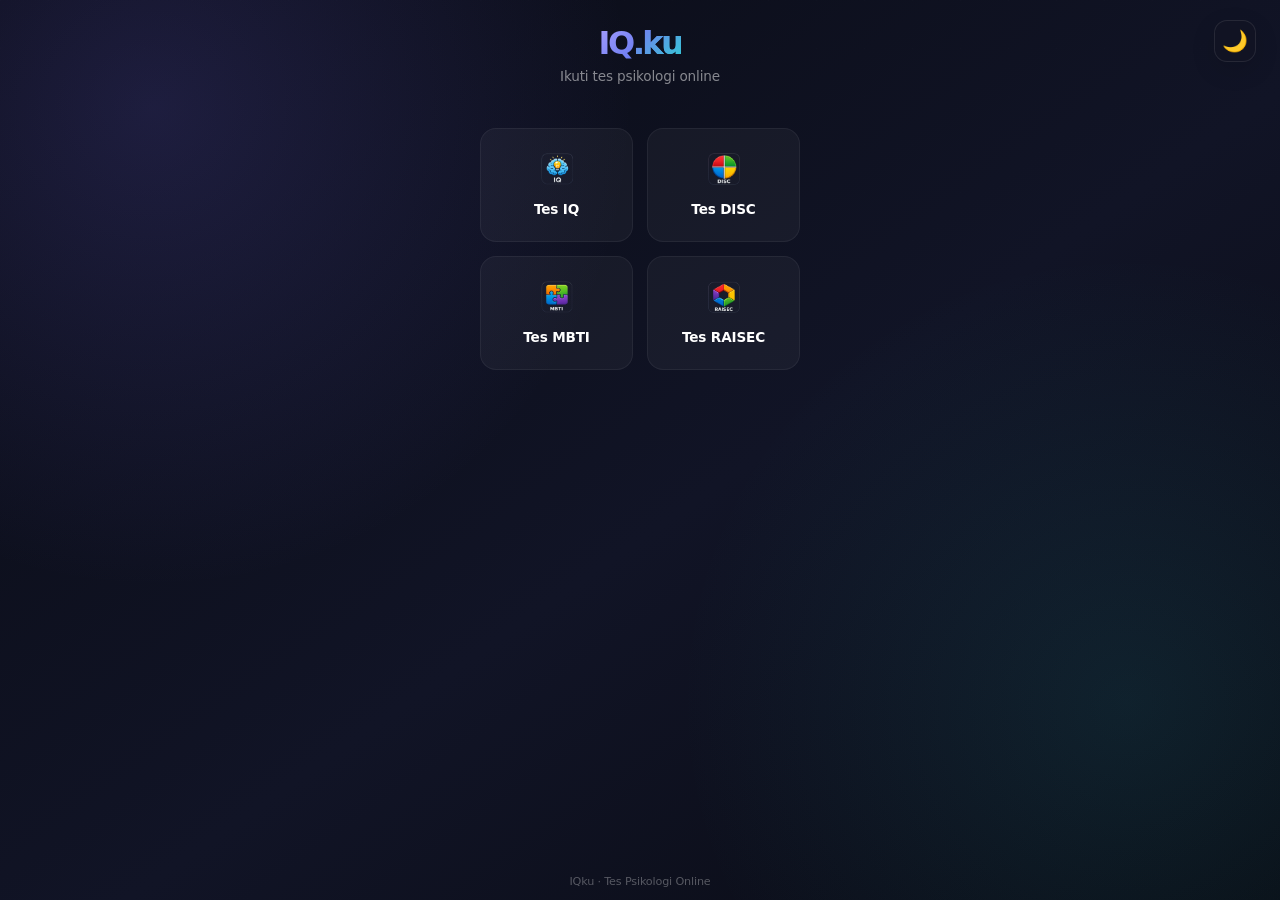
==== commit 7e6cbb58: "Add files via upload" ====
--- a/share.html
+++ b/share.html
@@ -3,7 +3,7 @@
 <head>
     <meta charset="UTF-8">
     <meta name="viewport" content="width=device-width, initial-scale=1.0, maximum-scale=1.0, user-scalable=no">
-    <title>IQ.ku - Tes Online</title>
+    <title>IQku - Tes Online</title>
     <link rel="stylesheet" href="style.css">
     <style>
         #shareHome { display: flex; flex-direction: column; align-items: center; justify-content: center; min-height: 100%; padding: 24px; text-align: center; }
@@ -57,7 +57,7 @@
                     <div class="label">Tes RAISEC</div>
                 </div>
             </div>
-            <div class="share-credit">IQ.ku &middot; Tes Psikologi Online</div>
+            <div class="share-credit">IQku &middot; Tes Psikologi Online</div>
         </div>
 
         <!-- Test -->
--- a/style.css
+++ b/style.css
@@ -1179,9 +1179,9 @@
 /* Share Actions */
 .share-actions {
     display: flex;
+    flex-wrap: wrap;
     gap: 10px;
     margin-top: 16px;
-    flex-wrap: wrap;
     justify-content: center;
 }
 .btn-share {
@@ -2710,6 +2710,7 @@
 
 .btn-share {
     flex: 1;
+    min-width: 150px;
     padding: 12px 16px;
     border-radius: 12px;
     font-weight: 600;
@@ -2735,6 +2736,11 @@
 
 .btn-share-wa {
     background: linear-gradient(135deg, #25d366, #128c7e);
+    color: #fff;
+}
+
+.btn-share-gmail {
+    background: linear-gradient(135deg, #ea4335, #c5221f);
     color: #fff;
 }
 
@@ -3259,3 +3265,1785 @@
     }
 }
 
+/* ============================================================
+   IQku DESIGN SYSTEM 2026
+   ============================================================ */
+:root {
+    --iqku-primary: #7468ee;
+    --iqku-primary-strong: #5d52d9;
+    --iqku-cyan: #2ec8d3;
+    --iqku-surface: rgba(18, 20, 35, 0.86);
+    --iqku-surface-solid: #121423;
+    --iqku-surface-soft: rgba(255, 255, 255, 0.055);
+    --iqku-line: rgba(255, 255, 255, 0.09);
+    --iqku-shadow: 0 24px 60px rgba(4, 5, 15, 0.28);
+    --body-bg:
+        radial-gradient(circle at 12% 12%, rgba(116, 104, 238, 0.18), transparent 30rem),
+        radial-gradient(circle at 88% 78%, rgba(46, 200, 211, 0.10), transparent 28rem),
+        linear-gradient(145deg, #090b14 0%, #111426 55%, #090b13 100%);
+    --app-bg: transparent;
+    --app-bg-img: none;
+    --nav-bg: rgba(10, 12, 23, 0.92);
+    --card-bg: rgba(255, 255, 255, 0.052);
+    --card-bg-hover: rgba(255, 255, 255, 0.082);
+    --border-color: rgba(255, 255, 255, 0.085);
+    --border-color2: rgba(255, 255, 255, 0.13);
+}
+
+:root.light-theme {
+    --iqku-surface: rgba(255, 255, 255, 0.88);
+    --iqku-surface-solid: #ffffff;
+    --iqku-surface-soft: rgba(43, 51, 83, 0.045);
+    --iqku-line: rgba(38, 45, 76, 0.09);
+    --iqku-shadow: 0 24px 60px rgba(61, 66, 101, 0.12);
+    --body-bg:
+        radial-gradient(circle at 8% 8%, rgba(116, 104, 238, 0.13), transparent 30rem),
+        radial-gradient(circle at 92% 82%, rgba(46, 200, 211, 0.10), transparent 28rem),
+        linear-gradient(145deg, #f5f6fb 0%, #eef1f8 55%, #f8f9fc 100%);
+    --app-bg: transparent;
+    --app-bg-img: none;
+    --nav-bg: rgba(255, 255, 255, 0.91);
+}
+
+html { scroll-behavior: smooth; }
+
+body {
+    font-family: Inter, "Segoe UI Variable", "Segoe UI", system-ui, -apple-system, sans-serif;
+    letter-spacing: -0.01em;
+}
+
+body::before {
+    content: "";
+    position: fixed;
+    inset: 0;
+    pointer-events: none;
+    opacity: 0.28;
+    background-image:
+        linear-gradient(rgba(255,255,255,.025) 1px, transparent 1px),
+        linear-gradient(90deg, rgba(255,255,255,.025) 1px, transparent 1px);
+    background-size: 48px 48px;
+    mask-image: linear-gradient(to bottom, black, transparent 85%);
+}
+
+#app {
+    backdrop-filter: none;
+}
+
+.page {
+    animation: iqkuPageIn .35s cubic-bezier(.2,.75,.25,1);
+}
+
+@keyframes iqkuPageIn {
+    from { opacity: 0; transform: translateY(10px); }
+    to { opacity: 1; transform: translateY(0); }
+}
+
+.utility-actions {
+    position: fixed;
+    top: 18px;
+    right: 20px;
+    z-index: 999;
+    display: flex;
+    gap: 8px;
+    align-items: center;
+}
+
+.theme-toggle-btn {
+    width: 42px;
+    height: 42px;
+    border-radius: 13px;
+    border: 1px solid var(--iqku-line);
+    background: var(--iqku-surface);
+    box-shadow: 0 8px 24px rgba(0,0,0,.12);
+    backdrop-filter: blur(18px);
+}
+
+.theme-toggle-btn svg { width: 20px; height: 20px; }
+
+.brand-mark { display: block; object-fit: contain; }
+.brand-mark-xl { width: 126px; height: 126px; }
+.brand-mark-lg { width: 100px; height: 100px; }
+.brand-mark-sm { width: 50px; height: 50px; }
+.brand-mark-xs { width: 36px; height: 36px; }
+
+.logo {
+    letter-spacing: -2.5px;
+    background: linear-gradient(135deg, #a69dfd, #6c7df2 55%, #3cd5dd);
+    -webkit-background-clip: text;
+    background-clip: text;
+}
+
+.logo span,
+.logo-small span {
+    background: linear-gradient(135deg, #7f73f4, #31c9d5);
+    -webkit-background-clip: text;
+    background-clip: text;
+}
+
+.logo-small {
+    letter-spacing: -1px;
+    background: linear-gradient(135deg, var(--text-color), var(--text-muted5));
+    -webkit-background-clip: text;
+    background-clip: text;
+}
+
+.splash-content {
+    position: relative;
+    width: min(620px, 100%);
+    margin: auto;
+}
+
+.splash-content::before {
+    content: "";
+    position: absolute;
+    width: 350px;
+    height: 350px;
+    border-radius: 50%;
+    background: radial-gradient(circle, rgba(116,104,238,.18), transparent 68%);
+    z-index: -1;
+}
+
+.splash-icon {
+    margin-bottom: 12px;
+    opacity: 1;
+    animation: iqkuFloat 4s ease-in-out infinite;
+}
+
+@keyframes iqkuFloat {
+    50% { transform: translateY(-8px); }
+}
+
+.splash-logo {
+    font-size: clamp(3.8rem, 10vw, 5.5rem);
+    opacity: 1;
+    line-height: 1;
+}
+
+.splash-tagline {
+    max-width: 430px;
+    margin: 14px auto 24px;
+    color: var(--text-muted);
+    font-size: .98rem;
+    line-height: 1.6;
+}
+
+.splash-badges { margin-bottom: 34px; }
+.splash-badges span {
+    padding: 8px 15px;
+    border-color: var(--iqku-line);
+    background: var(--iqku-surface-soft);
+    font-size: .76rem;
+    font-weight: 700;
+}
+
+.btn {
+    border-radius: 13px;
+    font-weight: 750;
+}
+
+.btn-primary,
+.settings-btn-primary {
+    background: linear-gradient(135deg, var(--iqku-primary), #5f75ed 58%, #37bdcd);
+    box-shadow: 0 10px 26px rgba(93, 82, 217, .28);
+}
+
+.btn-primary:hover {
+    transform: translateY(-2px);
+    box-shadow: 0 14px 32px rgba(93, 82, 217, .36);
+}
+
+.eyebrow {
+    display: inline-block;
+    margin-bottom: 7px;
+    color: #8d84f6;
+    font-size: .66rem;
+    font-weight: 850;
+    letter-spacing: .14em;
+}
+
+.home-header {
+    padding: 7px 0 20px;
+}
+
+.greeting {
+    font-size: clamp(1.5rem, 4vw, 2rem);
+    font-weight: 800;
+    letter-spacing: -.035em;
+}
+
+.greeting-sub {
+    margin-top: 5px;
+    font-size: .9rem;
+    line-height: 1.45;
+}
+
+.header-brand {
+    display: flex;
+    align-items: center;
+    gap: 9px;
+}
+
+.dashboard-hero {
+    position: relative;
+    min-height: 260px;
+    display: flex;
+    align-items: center;
+    overflow: hidden;
+    padding: clamp(28px, 5vw, 48px);
+    border: 1px solid rgba(255,255,255,.11);
+    border-radius: 28px;
+    background:
+        radial-gradient(circle at 86% 30%, rgba(61,216,226,.20), transparent 22rem),
+        linear-gradient(125deg, rgba(91,75,196,.94), rgba(35,43,92,.96) 68%, rgba(23,85,104,.92));
+    box-shadow: var(--iqku-shadow);
+}
+
+.dashboard-hero::after {
+    content: "";
+    position: absolute;
+    inset: 0;
+    background-image: radial-gradient(rgba(255,255,255,.12) 1px, transparent 1px);
+    background-size: 22px 22px;
+    opacity: .26;
+    mask-image: linear-gradient(90deg, transparent 38%, black);
+}
+
+.dashboard-hero-copy {
+    position: relative;
+    z-index: 2;
+    width: min(640px, 70%);
+}
+
+.hero-pill {
+    display: inline-flex;
+    padding: 7px 11px;
+    border: 1px solid rgba(255,255,255,.18);
+    border-radius: 999px;
+    background: rgba(255,255,255,.09);
+    color: rgba(255,255,255,.82);
+    font-size: .68rem;
+    font-weight: 750;
+    letter-spacing: .08em;
+    text-transform: uppercase;
+}
+
+.dashboard-hero h1 {
+    margin: 17px 0 12px;
+    color: #fff;
+    font-size: clamp(1.8rem, 4vw, 3.15rem);
+    line-height: 1.08;
+    letter-spacing: -.05em;
+}
+
+.dashboard-hero h1 span { color: #aef7f4; }
+
+.dashboard-hero p {
+    max-width: 590px;
+    color: rgba(239,242,255,.72);
+    font-size: .94rem;
+    line-height: 1.65;
+}
+
+.hero-visual {
+    position: absolute;
+    z-index: 1;
+    top: 50%;
+    right: clamp(26px, 8vw, 90px);
+    width: 170px;
+    height: 170px;
+    display: grid;
+    place-items: center;
+    transform: translateY(-50%);
+}
+
+.hero-visual img {
+    width: 106px;
+    filter: drop-shadow(0 18px 30px rgba(5,10,35,.4));
+}
+
+.orbit {
+    position: absolute;
+    border: 1px solid rgba(255,255,255,.16);
+    border-radius: 50%;
+}
+
+.orbit-one { inset: 4px; animation: orbitSpin 14s linear infinite; }
+.orbit-two { inset: 25px; border-style: dashed; animation: orbitSpin 10s linear infinite reverse; }
+.orbit::after {
+    content: "";
+    position: absolute;
+    top: -4px;
+    left: 50%;
+    width: 8px;
+    height: 8px;
+    border-radius: 50%;
+    background: #aef7f4;
+    box-shadow: 0 0 14px #aef7f4;
+}
+
+@keyframes orbitSpin { to { transform: rotate(360deg); } }
+
+.dashboard-stats {
+    position: relative;
+    z-index: 3;
+    width: calc(100% - 56px);
+    margin: -27px auto 28px;
+    padding: 18px 22px;
+    border-color: var(--iqku-line);
+    border-radius: 20px;
+    background: var(--iqku-surface);
+    box-shadow: 0 16px 40px rgba(4,6,18,.2);
+    backdrop-filter: blur(24px);
+}
+
+.dashboard-stats .saldo-num {
+    font-size: 1.55rem;
+    background: linear-gradient(135deg, #9c92fa, #38cbd7);
+    -webkit-background-clip: text;
+    background-clip: text;
+}
+
+.dashboard-stats .saldo-label {
+    font-size: .66rem;
+    font-weight: 750;
+}
+
+.section-heading {
+    display: flex;
+    align-items: flex-end;
+    justify-content: space-between;
+    gap: 20px;
+    margin: 6px 0 16px;
+}
+
+.section-heading h2 {
+    font-size: clamp(1.28rem, 3vw, 1.65rem);
+    letter-spacing: -.035em;
+}
+
+.section-count {
+    padding: 7px 11px;
+    border: 1px solid var(--iqku-line);
+    border-radius: 999px;
+    background: var(--iqku-surface-soft);
+    color: var(--text-muted);
+    font-size: .7rem;
+    font-weight: 700;
+    white-space: nowrap;
+}
+
+.assessment-grid {
+    grid-template-columns: repeat(2, minmax(0, 1fr));
+    gap: 14px;
+    padding: 0 0 26px;
+}
+
+.assessment-card {
+    position: relative;
+    min-height: 170px;
+    display: flex;
+    align-items: flex-start;
+    gap: 16px;
+    overflow: hidden;
+    padding: 22px;
+    text-align: left;
+    border-color: var(--iqku-line);
+    border-radius: 20px;
+    background: var(--iqku-surface-soft);
+}
+
+.assessment-card::before {
+    content: "";
+    position: absolute;
+    inset: 0;
+    pointer-events: none;
+    background: radial-gradient(circle at 100% 0%, var(--card-glow), transparent 56%);
+    opacity: .6;
+}
+
+.assessment-card:hover {
+    transform: translateY(-4px);
+    border-color: color-mix(in srgb, var(--card-accent) 38%, transparent);
+    box-shadow: 0 18px 38px rgba(4,6,18,.18);
+}
+
+.card-iq { --card-accent: #7b70f2; --card-glow: rgba(123,112,242,.26); }
+.card-disc { --card-accent: #e76f9d; --card-glow: rgba(231,111,157,.22); }
+.card-mbti { --card-accent: #2fbfca; --card-glow: rgba(47,191,202,.22); }
+.card-raisec { --card-accent: #f0a458; --card-glow: rgba(240,164,88,.22); }
+
+.assessment-icon {
+    position: relative;
+    z-index: 1;
+    width: 52px;
+    height: 52px;
+    flex: 0 0 52px;
+    display: grid;
+    place-items: center;
+    margin: 0;
+    border: 1px solid color-mix(in srgb, var(--card-accent) 34%, transparent);
+    border-radius: 15px;
+    background: color-mix(in srgb, var(--card-accent) 14%, transparent);
+    color: var(--card-accent);
+}
+
+.assessment-icon svg { width: 27px; height: 27px; }
+.assessment-content { position: relative; z-index: 1; min-width: 0; }
+.assessment-kicker {
+    color: var(--card-accent);
+    font-size: .61rem;
+    font-weight: 850;
+    letter-spacing: .12em;
+}
+
+.assessment-card .menu-text {
+    margin: 5px 0 7px;
+    font-size: 1.05rem;
+    font-weight: 800;
+    letter-spacing: -.02em;
+}
+
+.assessment-card p {
+    max-width: 250px;
+    color: var(--text-muted);
+    font-size: .77rem;
+    line-height: 1.5;
+}
+
+.card-arrow {
+    position: absolute;
+    z-index: 2;
+    right: 17px;
+    bottom: 15px;
+    color: var(--card-accent);
+    font-size: 1rem;
+    transition: transform .2s ease;
+}
+
+.assessment-card:hover .card-arrow { transform: translate(2px,-2px); }
+
+.nav-brand,
+.nav-caption { display: none; }
+
+.login-left-panel,
+.login-right-panel,
+.settings-section,
+.settings-card,
+.result-section,
+.riwayat-item,
+.question-card {
+    border-color: var(--iqku-line);
+    background-color: var(--iqku-surface-soft);
+    box-shadow: 0 14px 38px rgba(4,6,18,.08);
+}
+
+.login-left-panel {
+    background:
+        radial-gradient(circle at 15% 15%, rgba(116,104,238,.16), transparent 20rem),
+        var(--iqku-surface-soft);
+}
+
+.login-feature-icon {
+    width: 30px;
+    height: 30px;
+    flex: 0 0 30px;
+    display: grid;
+    place-items: center;
+    border: 1px solid rgba(116,104,238,.22);
+    border-radius: 9px;
+    background: rgba(116,104,238,.12);
+    color: #948bf7;
+    font-size: .62rem;
+    font-weight: 850;
+    letter-spacing: .04em;
+}
+
+.login-right-panel {
+    background: var(--iqku-surface);
+    backdrop-filter: blur(22px);
+}
+
+.form-input,
+.settings-input-wrapper {
+    border-radius: 13px;
+}
+
+@media (min-width: 769px) {
+    .bottom-nav {
+        top: 0;
+        bottom: 0;
+        left: 0;
+        right: auto;
+        width: 232px;
+        max-width: 232px;
+        min-height: 100vh;
+        transform: none;
+        flex-direction: column;
+        justify-content: flex-start;
+        align-items: stretch;
+        gap: 7px;
+        padding: 24px 16px;
+        border: 0;
+        border-right: 1px solid var(--iqku-line);
+        background: var(--nav-bg);
+        box-shadow: 16px 0 42px rgba(3,5,15,.08);
+        backdrop-filter: blur(24px);
+    }
+
+    .nav-brand {
+        display: flex;
+        align-items: center;
+        gap: 11px;
+        margin: 0 3px 28px;
+    }
+
+    .nav-brand img { width: 42px; height: 42px; }
+    .nav-brand div { display: flex; flex-direction: column; gap: 2px; }
+    .nav-brand strong { font-size: 1.15rem; letter-spacing: -.04em; }
+    .nav-brand span { color: var(--text-muted); font-size: .64rem; }
+
+    .nav-caption {
+        display: block;
+        margin: 0 11px 4px;
+        color: var(--text-dim);
+        font-size: .59rem;
+        font-weight: 850;
+        letter-spacing: .14em;
+    }
+
+    .nav-item {
+        width: 100%;
+        justify-content: flex-start;
+        gap: 12px;
+        padding: 12px 14px;
+        border: 1px solid transparent;
+        border-radius: 13px;
+    }
+
+    .nav-item.active {
+        color: #988ff8;
+        border-color: rgba(116,104,238,.18);
+        background: rgba(116,104,238,.13);
+    }
+
+    .nav-item svg { width: 21px; height: 21px; }
+    .nav-item span { font-size: .82rem; font-weight: 700; }
+
+    .page:not(#splash):not(#login) {
+        width: calc(100% - 232px);
+        margin-left: 232px;
+        padding: 38px clamp(32px, 5vw, 74px) 50px;
+    }
+
+    #home.active { padding-top: 34px; }
+
+    .home-top,
+    .section-heading,
+    .assessment-grid,
+    #activationBanner {
+        width: min(1120px, 100%);
+        max-width: 1120px;
+        margin-left: auto;
+        margin-right: auto;
+    }
+
+    .home-header {
+        max-width: 1120px;
+        padding: 0 0 24px;
+    }
+
+    .dashboard-hero { min-height: 310px; }
+    .assessment-grid { grid-template-columns: repeat(2, minmax(0, 1fr)); gap: 18px; }
+    .assessment-card { min-height: 178px; padding: 25px; }
+
+    .riwayat-header,
+    .filter-tabs,
+    .riwayat-list,
+    .test-header,
+    #testContent,
+    .result-top,
+    #resultContent,
+    .settings-content {
+        max-width: 1120px;
+    }
+
+    .utility-actions {
+        top: 20px;
+        right: 24px;
+    }
+
+    #login.active {
+        max-width: 1080px;
+        min-height: min(720px, calc(100vh - 48px));
+    }
+}
+
+@media (max-width: 768px) {
+    .utility-actions { top: 12px; right: 12px; }
+    .theme-toggle-btn { width: 39px; height: 39px; border-radius: 12px; }
+    .header-brand .logo-small { display: none; }
+    .dashboard-hero { min-height: 230px; padding: 26px 24px; border-radius: 23px; }
+    .dashboard-hero-copy { width: 76%; }
+    .dashboard-hero h1 { font-size: clamp(1.55rem, 7vw, 2.15rem); }
+    .dashboard-hero p { font-size: .8rem; line-height: 1.55; }
+    .hero-pill { font-size: .57rem; }
+    .hero-visual { right: -26px; width: 145px; height: 145px; opacity: .72; }
+    .hero-visual img { width: 82px; }
+    .dashboard-stats { width: calc(100% - 28px); margin-top: -22px; padding: 16px 9px; }
+    .dashboard-stats .saldo-num { font-size: 1.3rem; }
+    .dashboard-stats .saldo-label { font-size: .55rem; letter-spacing: .05em; }
+    .assessment-card { min-height: 190px; flex-direction: column; gap: 12px; padding: 18px; }
+    .assessment-icon { width: 48px; height: 48px; flex-basis: 48px; }
+    .assessment-card p { font-size: .72rem; }
+
+    .bottom-nav {
+        max-width: calc(100% - 24px);
+        bottom: 10px;
+        padding: 7px;
+        border: 1px solid var(--iqku-line);
+        border-radius: 18px;
+        box-shadow: 0 18px 45px rgba(3,5,15,.28);
+    }
+
+    .nav-item {
+        flex: 1;
+        gap: 3px;
+        padding: 7px 8px;
+        border-radius: 12px;
+    }
+
+    .nav-item.active { background: rgba(116,104,238,.14); color: #958cf7; }
+    .nav-item svg { width: 21px; height: 21px; }
+    .nav-item span { font-size: .62rem; }
+    #app { padding-bottom: 88px; }
+}
+
+@media (max-width: 430px) {
+    .page { padding-left: 15px; padding-right: 15px; }
+    .home-header { padding-right: 40px; }
+    .dashboard-hero-copy { width: 82%; }
+    .dashboard-hero h1 br { display: none; }
+    .hero-visual { right: -55px; opacity: .5; }
+    .assessment-grid { gap: 10px; }
+    .assessment-card { min-height: 198px; padding: 16px; border-radius: 17px; }
+    .assessment-card .menu-text { font-size: .96rem; }
+    .section-heading h2 { font-size: 1.2rem; }
+}
+
+/* ============================================================
+   ASSESSMENT PREPARATION MODAL
+   ============================================================ */
+#profileModal {
+    padding: 18px;
+    background: rgba(5, 7, 16, .76);
+    backdrop-filter: blur(14px);
+}
+
+.assessment-prep-modal {
+    position: relative;
+    width: min(920px, 100%);
+    max-width: 920px;
+    max-height: calc(100vh - 36px);
+    display: grid;
+    grid-template-columns: minmax(0, .9fr) minmax(0, 1.1fr);
+    overflow: auto;
+    padding: 0;
+    border: 1px solid var(--iqku-line);
+    border-radius: 26px;
+    background: var(--iqku-surface-solid);
+    box-shadow: 0 36px 100px rgba(2, 4, 14, .48);
+    text-align: left;
+    scrollbar-width: thin;
+}
+
+.prep-close {
+    position: absolute;
+    z-index: 4;
+    top: 15px;
+    right: 15px;
+    width: 36px;
+    height: 36px;
+    display: grid;
+    place-items: center;
+    padding: 0;
+    border: 1px solid rgba(255,255,255,.13);
+    border-radius: 11px;
+    background: rgba(255,255,255,.08);
+    color: rgba(255,255,255,.78);
+    cursor: pointer;
+    transition: .2s ease;
+}
+
+.prep-close:hover {
+    color: #fff;
+    background: rgba(255,255,255,.14);
+    transform: rotate(4deg);
+}
+
+.prep-close svg { width: 18px; height: 18px; }
+
+.prep-overview {
+    --prep-accent: #7b70f2;
+    --prep-soft: rgba(123,112,242,.16);
+    position: relative;
+    isolation: isolate;
+    overflow: hidden;
+    display: flex;
+    flex-direction: column;
+    min-height: 610px;
+    padding: 32px;
+    color: #fff;
+    background:
+        radial-gradient(circle at 90% 10%, var(--prep-soft), transparent 19rem),
+        linear-gradient(145deg, #191b32, #101321 68%, #0d1720);
+}
+
+.prep-overview::before {
+    content: "";
+    position: absolute;
+    z-index: -1;
+    inset: 0;
+    opacity: .32;
+    background-image:
+        linear-gradient(rgba(255,255,255,.04) 1px, transparent 1px),
+        linear-gradient(90deg, rgba(255,255,255,.04) 1px, transparent 1px);
+    background-size: 30px 30px;
+    mask-image: linear-gradient(to bottom, black, transparent);
+}
+
+.prep-overview::after {
+    content: "";
+    position: absolute;
+    z-index: -1;
+    right: -85px;
+    bottom: -95px;
+    width: 260px;
+    height: 260px;
+    border: 1px solid color-mix(in srgb, var(--prep-accent) 34%, transparent);
+    border-radius: 50%;
+    box-shadow:
+        0 0 0 35px color-mix(in srgb, var(--prep-accent) 5%, transparent),
+        0 0 0 70px color-mix(in srgb, var(--prep-accent) 3%, transparent);
+}
+
+.prep-brand {
+    display: flex;
+    align-items: center;
+    gap: 9px;
+    margin-bottom: 34px;
+    color: rgba(255,255,255,.58);
+    font-size: .67rem;
+    font-weight: 750;
+    letter-spacing: .04em;
+}
+
+.prep-brand img {
+    width: 32px;
+    height: 32px;
+    object-fit: contain;
+}
+
+.prep-test-icon {
+    width: 58px;
+    height: 58px;
+    display: grid;
+    place-items: center;
+    margin-bottom: 20px;
+    border: 1px solid color-mix(in srgb, var(--prep-accent) 42%, transparent);
+    border-radius: 17px;
+    background: var(--prep-soft);
+    color: var(--prep-accent);
+    box-shadow: 0 12px 30px color-mix(in srgb, var(--prep-accent) 16%, transparent);
+}
+
+.prep-test-icon svg { width: 30px; height: 30px; }
+
+.prep-kicker {
+    color: var(--prep-accent);
+    font-size: .64rem;
+    font-weight: 900;
+    letter-spacing: .14em;
+}
+
+.assessment-prep-modal .prep-overview h3 {
+    margin: 7px 0 12px;
+    color: #fff;
+    font-size: clamp(1.65rem, 3vw, 2.15rem);
+    line-height: 1.1;
+    letter-spacing: -.045em;
+}
+
+.assessment-prep-modal .prep-overview > p {
+    margin: 0;
+    color: rgba(236,239,252,.67);
+    font-size: .82rem;
+    line-height: 1.65;
+}
+
+.prep-metrics {
+    display: grid;
+    grid-template-columns: repeat(3, 1fr);
+    gap: 8px;
+    margin-top: 22px;
+}
+
+.prep-metrics > div {
+    padding: 12px 8px;
+    border: 1px solid rgba(255,255,255,.08);
+    border-radius: 12px;
+    background: rgba(255,255,255,.045);
+    text-align: center;
+}
+
+.prep-metrics strong {
+    display: block;
+    color: #fff;
+    font-size: .98rem;
+    line-height: 1.1;
+}
+
+.prep-metrics span {
+    display: block;
+    margin-top: 4px;
+    color: rgba(255,255,255,.43);
+    font-size: .58rem;
+    font-weight: 700;
+    text-transform: uppercase;
+    letter-spacing: .08em;
+}
+
+.prep-measures { margin-top: 22px; }
+
+.prep-measures-label {
+    display: block;
+    margin-bottom: 9px;
+    color: rgba(255,255,255,.38);
+    font-size: .57rem;
+    font-weight: 850;
+    letter-spacing: .13em;
+}
+
+#profileTestMeasures {
+    display: flex;
+    flex-wrap: wrap;
+    gap: 6px;
+}
+
+#profileTestMeasures span {
+    padding: 6px 9px;
+    border: 1px solid color-mix(in srgb, var(--prep-accent) 22%, transparent);
+    border-radius: 999px;
+    background: color-mix(in srgb, var(--prep-accent) 8%, transparent);
+    color: rgba(255,255,255,.72);
+    font-size: .61rem;
+    font-weight: 650;
+}
+
+.prep-note {
+    display: flex;
+    align-items: flex-start;
+    gap: 9px;
+    margin-top: auto;
+    padding-top: 22px;
+    color: rgba(255,255,255,.43);
+    font-size: .62rem;
+    line-height: 1.45;
+}
+
+.prep-note svg {
+    width: 16px;
+    height: 16px;
+    flex: 0 0 16px;
+    color: var(--prep-accent);
+}
+
+.prep-form-panel {
+    display: flex;
+    flex-direction: column;
+    justify-content: center;
+    min-width: 0;
+    padding: 42px 40px 36px;
+}
+
+.prep-form-heading { margin-bottom: 24px; }
+
+.prep-form-heading h4 {
+    margin: 0;
+    color: var(--text-color);
+    font-size: 1.38rem;
+    letter-spacing: -.035em;
+}
+
+.assessment-prep-modal .prep-form-heading p {
+    margin: 6px 0 0;
+    color: var(--text-muted);
+    font-size: .76rem;
+    line-height: 1.5;
+}
+
+.prep-form-grid {
+    display: grid;
+    grid-template-columns: minmax(0, .62fr) minmax(0, 1.38fr);
+    gap: 15px 12px;
+}
+
+.prep-field {
+    display: block;
+    min-width: 0;
+}
+
+.prep-field-full { grid-column: 1 / -1; }
+
+.prep-field > span {
+    display: block;
+    margin: 0 0 7px 2px;
+    color: var(--text-muted5);
+    font-size: .68rem;
+    font-weight: 750;
+}
+
+.prep-input-wrap {
+    height: 48px;
+    display: flex;
+    align-items: center;
+    gap: 10px;
+    padding: 0 13px;
+    border: 1px solid var(--iqku-line);
+    border-radius: 13px;
+    background: var(--iqku-surface-soft);
+    transition: border-color .18s ease, box-shadow .18s ease, background .18s ease;
+}
+
+.prep-input-wrap:focus-within {
+    border-color: rgba(116,104,238,.7);
+    background: rgba(116,104,238,.055);
+    box-shadow: 0 0 0 3px rgba(116,104,238,.11);
+}
+
+.prep-field.invalid .prep-input-wrap {
+    border-color: rgba(235,91,119,.75);
+    box-shadow: 0 0 0 3px rgba(235,91,119,.09);
+}
+
+.prep-input-wrap > svg {
+    width: 18px;
+    height: 18px;
+    flex: 0 0 18px;
+    color: var(--text-muted);
+}
+
+.assessment-prep-modal .prep-input-wrap .form-input {
+    height: 46px;
+    min-width: 0;
+    margin: 0;
+    padding: 0;
+    border: 0;
+    border-radius: 0;
+    background: transparent;
+    color: var(--text-color);
+    font-size: .79rem;
+    box-shadow: none;
+}
+
+.assessment-prep-modal .prep-input-wrap select.form-input {
+    cursor: pointer;
+    appearance: auto;
+}
+
+.assessment-prep-modal .prep-input-wrap select.form-input option {
+    color: #161827;
+    background: #fff;
+}
+
+.prep-form-error {
+    min-height: 20px;
+    margin: 12px 2px 2px;
+    color: #eb5b77;
+    font-size: .68rem;
+    font-weight: 650;
+}
+
+.prep-actions {
+    display: grid;
+    grid-template-columns: .72fr 1.28fr;
+    gap: 10px;
+    margin-top: 8px;
+}
+
+.prep-actions .btn {
+    min-height: 48px;
+    display: flex;
+    align-items: center;
+    justify-content: center;
+    gap: 8px;
+    padding: 10px 14px;
+    border-radius: 13px;
+    font-size: .76rem;
+}
+
+.prep-secondary {
+    border: 1px solid var(--iqku-line);
+    background: var(--iqku-surface-soft);
+    color: var(--text-muted5);
+}
+
+.prep-secondary:hover { background: var(--card-bg-hover); }
+.prep-primary svg { width: 17px; height: 17px; }
+
+@media (max-width: 768px) {
+    #profileModal {
+        align-items: flex-start;
+        padding: 8px;
+        overflow-y: auto;
+    }
+
+    .assessment-prep-modal {
+        max-height: none;
+        grid-template-columns: 1fr;
+        margin: auto 0;
+        border-radius: 22px;
+    }
+
+    .prep-overview {
+        min-height: auto;
+        padding: 24px 22px 22px;
+    }
+
+    .prep-brand { margin-bottom: 18px; }
+    .prep-test-icon { width: 50px; height: 50px; margin-bottom: 14px; border-radius: 14px; }
+    .prep-test-icon svg { width: 26px; height: 26px; }
+    .assessment-prep-modal .prep-overview h3 { font-size: 1.55rem; margin-bottom: 8px; }
+    .assessment-prep-modal .prep-overview > p { max-width: 92%; font-size: .75rem; line-height: 1.55; }
+    .prep-metrics { margin-top: 15px; }
+    .prep-metrics > div { padding: 9px 7px; }
+    .prep-measures { margin-top: 15px; }
+    .prep-note { margin-top: 17px; padding-top: 0; }
+
+    .prep-form-panel { padding: 25px 22px 22px; }
+    .prep-form-heading { margin-bottom: 19px; padding-right: 30px; }
+    .prep-form-heading h4 { font-size: 1.18rem; }
+}
+
+@media (max-width: 420px) {
+    .prep-overview { padding: 21px 18px 19px; }
+    .prep-brand { margin-bottom: 14px; }
+    .prep-test-icon { width: 44px; height: 44px; margin-bottom: 11px; }
+    .assessment-prep-modal .prep-overview h3 { font-size: 1.38rem; }
+    .prep-metrics { gap: 5px; }
+    .prep-measures { margin-top: 12px; }
+    #profileTestMeasures span { padding: 5px 7px; font-size: .56rem; }
+    .prep-note { font-size: .58rem; }
+    .prep-form-panel { padding: 22px 18px 18px; }
+    .prep-form-grid { grid-template-columns: 1fr 1.35fr; gap: 12px 8px; }
+    .prep-actions { grid-template-columns: .75fr 1.25fr; }
+}
+
+/* ============================================================
+   PROFESSIONAL HISTORY & SETTINGS WORKSPACES
+   ============================================================ */
+#riwayat,
+#pengaturan {
+    position: relative;
+}
+
+.workspace-header {
+    width: min(1120px, 100%);
+    display: flex;
+    align-items: center;
+    justify-content: space-between;
+    gap: 24px;
+    margin: 0 auto 24px;
+    padding: 4px 0;
+}
+
+.workspace-heading-row {
+    display: flex;
+    align-items: flex-start;
+    gap: 15px;
+}
+
+.workspace-back {
+    width: 42px;
+    height: 42px;
+    flex: 0 0 42px;
+    display: grid;
+    place-items: center;
+    padding: 0;
+    border: 1px solid var(--iqku-line);
+    border-radius: 13px;
+    background: var(--iqku-surface-soft);
+    color: var(--text-muted5);
+    cursor: pointer;
+    transition: .2s ease;
+}
+
+.workspace-back:hover {
+    transform: translateX(-2px);
+    color: #938af7;
+    border-color: rgba(116,104,238,.3);
+    background: rgba(116,104,238,.1);
+}
+
+.workspace-back svg { width: 20px; height: 20px; }
+
+.workspace-eyebrow {
+    display: block;
+    margin-bottom: 5px;
+    color: #8d84f6;
+    font-size: .6rem;
+    font-weight: 900;
+    letter-spacing: .15em;
+}
+
+.workspace-header h1 {
+    margin: 0;
+    font-size: clamp(1.75rem, 4vw, 2.45rem);
+    line-height: 1.08;
+    letter-spacing: -.05em;
+}
+
+.workspace-header p {
+    margin: 8px 0 0;
+    color: var(--text-muted);
+    font-size: .82rem;
+    line-height: 1.5;
+}
+
+.workspace-primary-action {
+    min-height: 44px;
+    display: flex;
+    align-items: center;
+    gap: 8px;
+    padding: 10px 16px;
+    border: 1px solid rgba(116,104,238,.2);
+    border-radius: 13px;
+    background: linear-gradient(135deg, #7468ee, #5f77ec);
+    color: #fff;
+    font-size: .76rem;
+    font-weight: 800;
+    box-shadow: 0 10px 26px rgba(93,82,217,.23);
+    cursor: pointer;
+    white-space: nowrap;
+}
+
+.workspace-primary-action:hover { transform: translateY(-2px); }
+.workspace-primary-action svg { width: 18px; height: 18px; }
+
+/* History */
+.history-summary {
+    width: min(1120px, 100%);
+    display: grid;
+    grid-template-columns: repeat(4, minmax(0, 1fr));
+    gap: 12px;
+    margin: 0 auto 18px;
+}
+
+.history-summary-card {
+    --summary-color: #7c72f3;
+    display: flex;
+    align-items: center;
+    gap: 13px;
+    min-height: 92px;
+    padding: 17px;
+    border: 1px solid var(--iqku-line);
+    border-radius: 18px;
+    background:
+        radial-gradient(circle at 100% 0%, color-mix(in srgb, var(--summary-color) 14%, transparent), transparent 70%),
+        var(--iqku-surface-soft);
+    box-shadow: 0 12px 30px rgba(4,6,18,.07);
+}
+
+.summary-iq { --summary-color: #7b70f2; }
+.summary-personality { --summary-color: #e76f9d; }
+.summary-career { --summary-color: #f0a458; }
+
+.history-summary-icon {
+    width: 43px;
+    height: 43px;
+    flex: 0 0 43px;
+    display: grid;
+    place-items: center;
+    border: 1px solid color-mix(in srgb, var(--summary-color) 28%, transparent);
+    border-radius: 13px;
+    background: color-mix(in srgb, var(--summary-color) 11%, transparent);
+    color: var(--summary-color);
+}
+
+.history-summary-icon svg { width: 22px; height: 22px; }
+.history-summary-card > div { display: flex; flex-direction: column-reverse; gap: 3px; }
+.history-summary-card span:not(.history-summary-icon) { color: var(--text-muted); font-size: .65rem; font-weight: 650; }
+.history-summary-card strong { color: var(--text-color); font-size: 1.45rem; line-height: 1; letter-spacing: -.04em; }
+
+.history-panel {
+    width: min(1120px, 100%);
+    margin: 0 auto;
+    padding: 22px;
+    border: 1px solid var(--iqku-line);
+    border-radius: 24px;
+    background: var(--iqku-surface);
+    box-shadow: 0 18px 48px rgba(4,6,18,.11);
+    backdrop-filter: blur(20px);
+}
+
+.history-toolbar {
+    display: flex;
+    align-items: flex-end;
+    justify-content: space-between;
+    gap: 18px;
+}
+
+.history-toolbar h2 {
+    margin: 0;
+    font-size: 1.22rem;
+    letter-spacing: -.035em;
+}
+
+.history-result-count {
+    padding: 6px 10px;
+    border: 1px solid var(--iqku-line);
+    border-radius: 999px;
+    background: var(--iqku-surface-soft);
+    color: var(--text-muted);
+    font-size: .65rem;
+    font-weight: 750;
+}
+
+.history-filters {
+    width: 100%;
+    max-width: none;
+    display: flex;
+    gap: 7px;
+    margin: 16px 0 18px;
+    padding: 5px;
+    border: 1px solid var(--iqku-line);
+    border-radius: 14px;
+    background: var(--iqku-surface-soft);
+}
+
+.history-filters .filter-tab {
+    flex: 0 1 auto;
+    min-width: 64px;
+    padding: 8px 14px;
+    border: 0;
+    border-radius: 10px;
+    background: transparent;
+    box-shadow: none;
+    color: var(--text-muted);
+    font-size: .69rem;
+}
+
+.history-filters .filter-tab.active {
+    background: var(--iqku-surface-solid);
+    color: #9188f7;
+    box-shadow: 0 7px 18px rgba(4,6,18,.12);
+}
+
+.history-grid {
+    display: grid;
+    grid-template-columns: repeat(2, minmax(0, 1fr));
+    gap: 12px;
+    padding: 0;
+}
+
+.history-result-card {
+    --history-color: #7b70f2;
+    min-height: 194px;
+    display: block;
+    padding: 19px;
+    border: 1px solid var(--iqku-line);
+    border-radius: 18px;
+    background:
+        radial-gradient(circle at 100% 0%, color-mix(in srgb, var(--history-color) 13%, transparent), transparent 64%),
+        var(--iqku-surface-soft);
+    box-shadow: none;
+}
+
+.history-result-card.disc { --history-color: #e76f9d; }
+.history-result-card.mbti { --history-color: #2fbfca; }
+.history-result-card.raisec { --history-color: #f0a458; }
+
+.history-result-card:hover {
+    transform: translateY(-3px);
+    border-color: color-mix(in srgb, var(--history-color) 28%, transparent);
+    background:
+        radial-gradient(circle at 100% 0%, color-mix(in srgb, var(--history-color) 18%, transparent), transparent 68%),
+        var(--card-bg-hover);
+    box-shadow: 0 15px 34px rgba(4,6,18,.12);
+}
+
+.history-card-top {
+    display: flex;
+    align-items: center;
+}
+
+.history-result-card .riwayat-icon {
+    width: 42px;
+    height: 42px;
+    flex: 0 0 42px;
+    margin-right: 10px;
+    border: 1px solid color-mix(in srgb, var(--history-color) 28%, transparent);
+    border-radius: 12px;
+    background: color-mix(in srgb, var(--history-color) 11%, transparent);
+    color: var(--history-color);
+}
+
+.history-result-card .riwayat-icon svg { width: 22px; height: 22px; }
+
+.history-card-kicker {
+    color: var(--history-color);
+    font-size: .59rem;
+    font-weight: 900;
+    letter-spacing: .12em;
+}
+
+.history-card-open {
+    width: 30px;
+    height: 30px;
+    display: grid;
+    place-items: center;
+    margin-left: auto;
+    border: 1px solid var(--iqku-line);
+    border-radius: 9px;
+    color: var(--text-muted);
+    transition: .2s ease;
+}
+
+.history-card-open svg { width: 16px; height: 16px; }
+.history-result-card:hover .history-card-open { color: var(--history-color); transform: translateX(2px); }
+
+.history-result-card .riwayat-body { margin-top: 15px; }
+.history-result-card .riwayat-type { font-size: 1rem; font-weight: 800; letter-spacing: -.02em; }
+.history-result-card .riwayat-result { min-height: 20px; margin-top: 4px; color: var(--text-muted5); font-size: .76rem; }
+.history-card-divider { height: 1px; margin: 14px 0 10px; background: var(--iqku-line); }
+
+.history-card-meta {
+    display: flex;
+    flex-wrap: wrap;
+    justify-content: space-between;
+    gap: 7px 12px;
+}
+
+.history-card-meta span {
+    display: flex;
+    align-items: center;
+    gap: 5px;
+    color: var(--text-muted);
+    font-size: .61rem;
+}
+
+.history-card-meta svg { width: 13px; height: 13px; color: var(--history-color); }
+
+.history-empty-state {
+    grid-column: 1 / -1;
+    min-height: 320px;
+    display: flex;
+    flex-direction: column;
+    align-items: center;
+    justify-content: center;
+    padding: 35px 20px;
+    border: 1px dashed var(--iqku-line);
+    border-radius: 18px;
+    background: var(--iqku-surface-soft);
+}
+
+.history-empty-state .riwayat-empty-icon {
+    width: 62px;
+    height: 62px;
+    display: grid;
+    place-items: center;
+    margin: 0 0 14px;
+    border-radius: 18px;
+    background: rgba(116,104,238,.12);
+    color: #8d84f6;
+    opacity: 1;
+}
+
+.history-empty-state .riwayat-empty-icon svg { width: 29px; height: 29px; }
+.history-empty-state h3 { font-size: 1rem; }
+.history-empty-state p { max-width: 380px; margin: 7px 0 17px; color: var(--text-muted); font-size: .73rem; line-height: 1.55; text-align: center; }
+.history-empty-state .btn { padding: 10px 17px; font-size: .72rem; }
+
+/* Settings */
+.settings-workspace-header {
+    align-items: flex-end;
+}
+
+.settings-overview-strip {
+    min-width: 390px;
+    display: flex;
+    align-items: center;
+    gap: 20px;
+    padding: 11px 13px;
+    border: 1px solid var(--iqku-line);
+    border-radius: 17px;
+    background: var(--iqku-surface);
+    box-shadow: 0 12px 30px rgba(4,6,18,.08);
+}
+
+.settings-overview-brand {
+    display: flex;
+    align-items: center;
+    gap: 10px;
+    padding-right: 18px;
+    border-right: 1px solid var(--iqku-line);
+}
+
+.settings-overview-brand img { width: 37px; height: 37px; object-fit: contain; }
+.settings-overview-brand div { display: flex; flex-direction: column; gap: 2px; }
+.settings-overview-brand strong { max-width: 110px; overflow: hidden; color: var(--text-color); font-size: .77rem; text-overflow: ellipsis; white-space: nowrap; }
+.settings-overview-brand span { color: #8d84f6; font-size: .59rem; font-weight: 750; }
+
+.settings-overview-metrics {
+    flex: 1;
+    display: grid;
+    grid-template-columns: 1fr 1fr;
+    gap: 18px;
+}
+
+.settings-overview-metrics > div { display: flex; flex-direction: column; gap: 3px; }
+.settings-overview-metrics span { color: var(--text-muted); font-size: .55rem; }
+.settings-overview-metrics strong { color: #54d99a; font-size: .72rem; }
+.settings-overview-metrics #settingsHistoryCount { color: var(--text-color); font-size: 1rem; }
+.settings-overview-metrics strong.inactive { color: #eb6f88; }
+
+.settings-control-shell {
+    width: min(1120px, 100%);
+    display: grid;
+    grid-template-columns: 230px minmax(0, 1fr);
+    align-items: start;
+    gap: 18px;
+    margin: 0 auto;
+}
+
+#settingsTabs.settings-nav {
+    position: sticky;
+    top: 24px;
+    width: 100%;
+    max-width: none;
+    display: flex;
+    flex-direction: column;
+    gap: 6px;
+    margin: 0;
+    padding: 9px;
+    border: 1px solid var(--iqku-line);
+    border-radius: 18px;
+    background: var(--iqku-surface);
+    box-shadow: 0 16px 40px rgba(4,6,18,.09);
+}
+
+#settingsTabs .filter-tab {
+    width: 100%;
+    display: flex;
+    align-items: center;
+    gap: 10px;
+    padding: 11px;
+    border: 1px solid transparent;
+    border-radius: 13px;
+    background: transparent;
+    box-shadow: none;
+    color: var(--text-muted);
+    text-align: left;
+}
+
+#settingsTabs .filter-tab:hover {
+    background: var(--iqku-surface-soft);
+    color: var(--text-muted5);
+}
+
+#settingsTabs .filter-tab.active {
+    border-color: rgba(116,104,238,.2);
+    background: rgba(116,104,238,.11);
+    color: #9188f7;
+}
+
+.settings-nav-icon {
+    width: 35px;
+    height: 35px;
+    flex: 0 0 35px;
+    display: grid;
+    place-items: center;
+    border: 1px solid var(--iqku-line);
+    border-radius: 10px;
+    background: var(--iqku-surface-soft);
+}
+
+.settings-nav-icon svg { width: 18px; height: 18px; }
+.settings-nav-copy { min-width: 0; display: flex; flex-direction: column; gap: 2px; }
+.settings-nav-copy strong { color: inherit; font-size: .73rem; }
+.settings-nav-copy small { color: var(--text-muted); font-size: .56rem; font-weight: 500; }
+.settings-nav-arrow { margin-left: auto; color: var(--text-dim); font-size: 1rem; }
+
+#pengaturan .settings-content {
+    width: 100%;
+    max-width: none;
+    display: grid;
+    grid-template-columns: minmax(0, 1fr);
+    gap: 13px;
+    margin: 0;
+}
+
+#pengaturan .settings-content > .settings-section,
+#pengaturan .settings-content > .settings-logout-section {
+    margin: 0 !important;
+}
+
+#pengaturan .settings-section,
+#pengaturan .settings-card {
+    padding: 20px;
+    border: 1px solid var(--iqku-line);
+    border-radius: 19px;
+    background: var(--iqku-surface);
+    box-shadow: 0 12px 34px rgba(4,6,18,.075);
+}
+
+#pengaturan .settings-section-header { gap: 12px; margin-bottom: 16px; }
+
+#pengaturan .settings-account-card {
+    border: 1px solid var(--iqku-line);
+    border-radius: 15px;
+    background:
+        radial-gradient(circle at 100% 0%, rgba(116,104,238,.12), transparent 62%),
+        var(--iqku-surface-soft);
+}
+
+#pengaturan .settings-account-meta span {
+    display: inline-flex;
+    align-items: center;
+    gap: 5px;
+}
+
+#pengaturan .settings-account-meta svg {
+    width: 13px;
+    height: 13px;
+    color: #8f86f5;
+}
+
+#pengaturan .settings-section-icon {
+    width: 40px;
+    height: 40px;
+    border-radius: 12px;
+    box-shadow: 0 8px 20px rgba(4,6,18,.12);
+}
+
+#pengaturan .settings-section-icon svg { width: 18px; height: 18px; }
+#pengaturan .settings-section-title { font-size: .88rem; font-weight: 800; letter-spacing: -.015em; }
+#pengaturan .settings-section-desc { font-size: .67rem; }
+
+#pengaturan .settings-option-card,
+#pengaturan .settings-help-item,
+#pengaturan .settings-user-item {
+    border-color: var(--iqku-line);
+    border-radius: 13px;
+    background: var(--iqku-surface-soft);
+    transition: .2s ease;
+}
+
+#pengaturan .settings-option-card:hover,
+#pengaturan .settings-help-item:hover {
+    border-color: rgba(116,104,238,.22);
+    background: var(--card-bg-hover);
+    transform: translateY(-1px);
+}
+
+#pengaturan .settings-input-wrapper {
+    border-color: var(--iqku-line);
+    background: var(--iqku-surface-soft);
+}
+
+#pengaturan .settings-subtabs {
+    gap: 6px;
+    padding: 5px;
+    border: 1px solid var(--iqku-line);
+    border-radius: 13px;
+    background: var(--iqku-surface-soft);
+}
+
+#pengaturan .settings-subtab {
+    flex: 1 1 auto;
+    padding: 8px 10px;
+    border: 0;
+    border-radius: 9px;
+    background: transparent;
+    font-size: .65rem;
+}
+
+#pengaturan .settings-subtab.active {
+    background: var(--iqku-surface-solid);
+    color: #8f86f5;
+    box-shadow: 0 5px 14px rgba(4,6,18,.1);
+}
+
+@media (min-width: 1280px) {
+    #pengaturan .settings-content {
+        grid-template-columns: repeat(2, minmax(0, 1fr));
+    }
+
+    #pengaturan .settings-content > .settings-section:only-child,
+    #pengaturan .settings-content > .settings-logout-section,
+    #pengaturan .settings-content > .settings-section:has(#manajemenContent) {
+        grid-column: 1 / -1;
+    }
+}
+
+@media (max-width: 900px) {
+    .settings-workspace-header { align-items: flex-start; }
+    .settings-overview-strip { min-width: 0; width: 100%; }
+}
+
+@media (max-width: 768px) {
+    .workspace-header {
+        align-items: flex-start;
+        margin-bottom: 18px;
+        padding-right: 42px;
+    }
+
+    .workspace-heading-row { gap: 10px; }
+    .workspace-back { width: 37px; height: 37px; flex-basis: 37px; border-radius: 11px; }
+    .workspace-header h1 { font-size: 1.55rem; }
+    .workspace-header p { font-size: .72rem; }
+    .workspace-primary-action { min-height: 39px; padding: 8px 11px; }
+    .workspace-primary-action span { display: none; }
+
+    .history-summary {
+        grid-template-columns: repeat(2, minmax(0, 1fr));
+        gap: 8px;
+        margin-bottom: 12px;
+    }
+
+    .history-summary-card { min-height: 76px; padding: 12px; border-radius: 15px; }
+    .history-summary-icon { width: 37px; height: 37px; flex-basis: 37px; border-radius: 11px; }
+    .history-summary-card strong { font-size: 1.2rem; }
+    .history-panel { padding: 15px; border-radius: 19px; }
+    .history-filters { overflow-x: auto; }
+    .history-filters .filter-tab { min-width: 58px; padding: 7px 11px; }
+    .history-grid { grid-template-columns: 1fr; }
+    .history-result-card { min-height: 180px; padding: 16px; }
+
+    .settings-workspace-header { display: block; padding-right: 0; }
+    .settings-overview-strip { margin-top: 16px; }
+    .settings-control-shell { grid-template-columns: 1fr; gap: 12px; }
+
+    #settingsTabs.settings-nav {
+        position: static;
+        flex-direction: row;
+        gap: 5px;
+        overflow-x: auto;
+        padding: 6px;
+        border-radius: 15px;
+        scrollbar-width: none;
+    }
+
+    #settingsTabs.settings-nav::-webkit-scrollbar { display: none; }
+
+    #settingsTabs .filter-tab {
+        min-width: max-content;
+        width: auto;
+        flex: 0 0 auto;
+        padding: 8px 10px;
+    }
+
+    .settings-nav-icon { width: 30px; height: 30px; flex-basis: 30px; }
+    .settings-nav-icon svg { width: 16px; height: 16px; }
+    .settings-nav-copy small,
+    .settings-nav-arrow { display: none; }
+    #pengaturan .settings-section,
+    #pengaturan .settings-card { padding: 16px; border-radius: 16px; }
+}
+
+@media (max-width: 430px) {
+    .settings-overview-strip { gap: 11px; padding: 9px; }
+    .settings-overview-brand { padding-right: 10px; }
+    .settings-overview-brand img { width: 32px; height: 32px; }
+    .settings-overview-brand strong { max-width: 72px; }
+    .settings-overview-metrics { gap: 10px; }
+    .history-card-meta { display: grid; grid-template-columns: 1fr; }
+}
+
+/* Sidebar utilities */
+.sidebar-utilities {
+    display: flex;
+    gap: 8px;
+    width: 100%;
+    margin-top: auto;
+    padding-top: 16px;
+    border-top: 1px solid var(--iqku-line);
+}
+
+.sidebar-utility-btn {
+    flex: 1 1 0;
+    min-width: 0;
+    min-height: 42px;
+    padding: 9px 10px;
+    display: flex;
+    align-items: center;
+    justify-content: center;
+    gap: 7px;
+    border: 1px solid var(--iqku-line);
+    border-radius: 12px;
+    background: var(--iqku-surface-soft);
+    color: var(--text-muted5);
+    font: inherit;
+    cursor: pointer;
+    transition: transform .2s ease, border-color .2s ease, background .2s ease, color .2s ease;
+}
+
+.sidebar-utility-btn:hover {
+    transform: translateY(-1px);
+    border-color: rgba(116,104,238,.3);
+    background: var(--card-bg-hover);
+    color: var(--text);
+}
+
+.sidebar-utility-btn:focus-visible {
+    outline: 2px solid rgba(116,104,238,.55);
+    outline-offset: 2px;
+}
+
+.sidebar-utility-btn svg {
+    width: 18px;
+    height: 18px;
+    flex: 0 0 18px;
+}
+
+.sidebar-utility-label {
+    overflow: hidden;
+    font-size: .65rem;
+    font-weight: 750;
+    line-height: 1;
+    white-space: nowrap;
+    text-overflow: ellipsis;
+}
+
+.sidebar-logout-btn {
+    color: #eb6f88;
+}
+
+.sidebar-logout-btn:hover {
+    border-color: rgba(235,111,136,.32);
+    background: rgba(235,111,136,.1);
+    color: #f08096;
+}
+
+@media (max-width: 768px) {
+    .sidebar-utilities {
+        width: auto;
+        margin: 0;
+        padding: 0;
+        gap: 4px;
+        border: 0;
+    }
+
+    .sidebar-utility-btn {
+        width: 39px;
+        min-width: 39px;
+        height: 39px;
+        min-height: 39px;
+        flex: 0 0 39px;
+        padding: 0;
+        border-radius: 11px;
+    }
+
+    .sidebar-utility-label {
+        display: none;
+    }
+}
